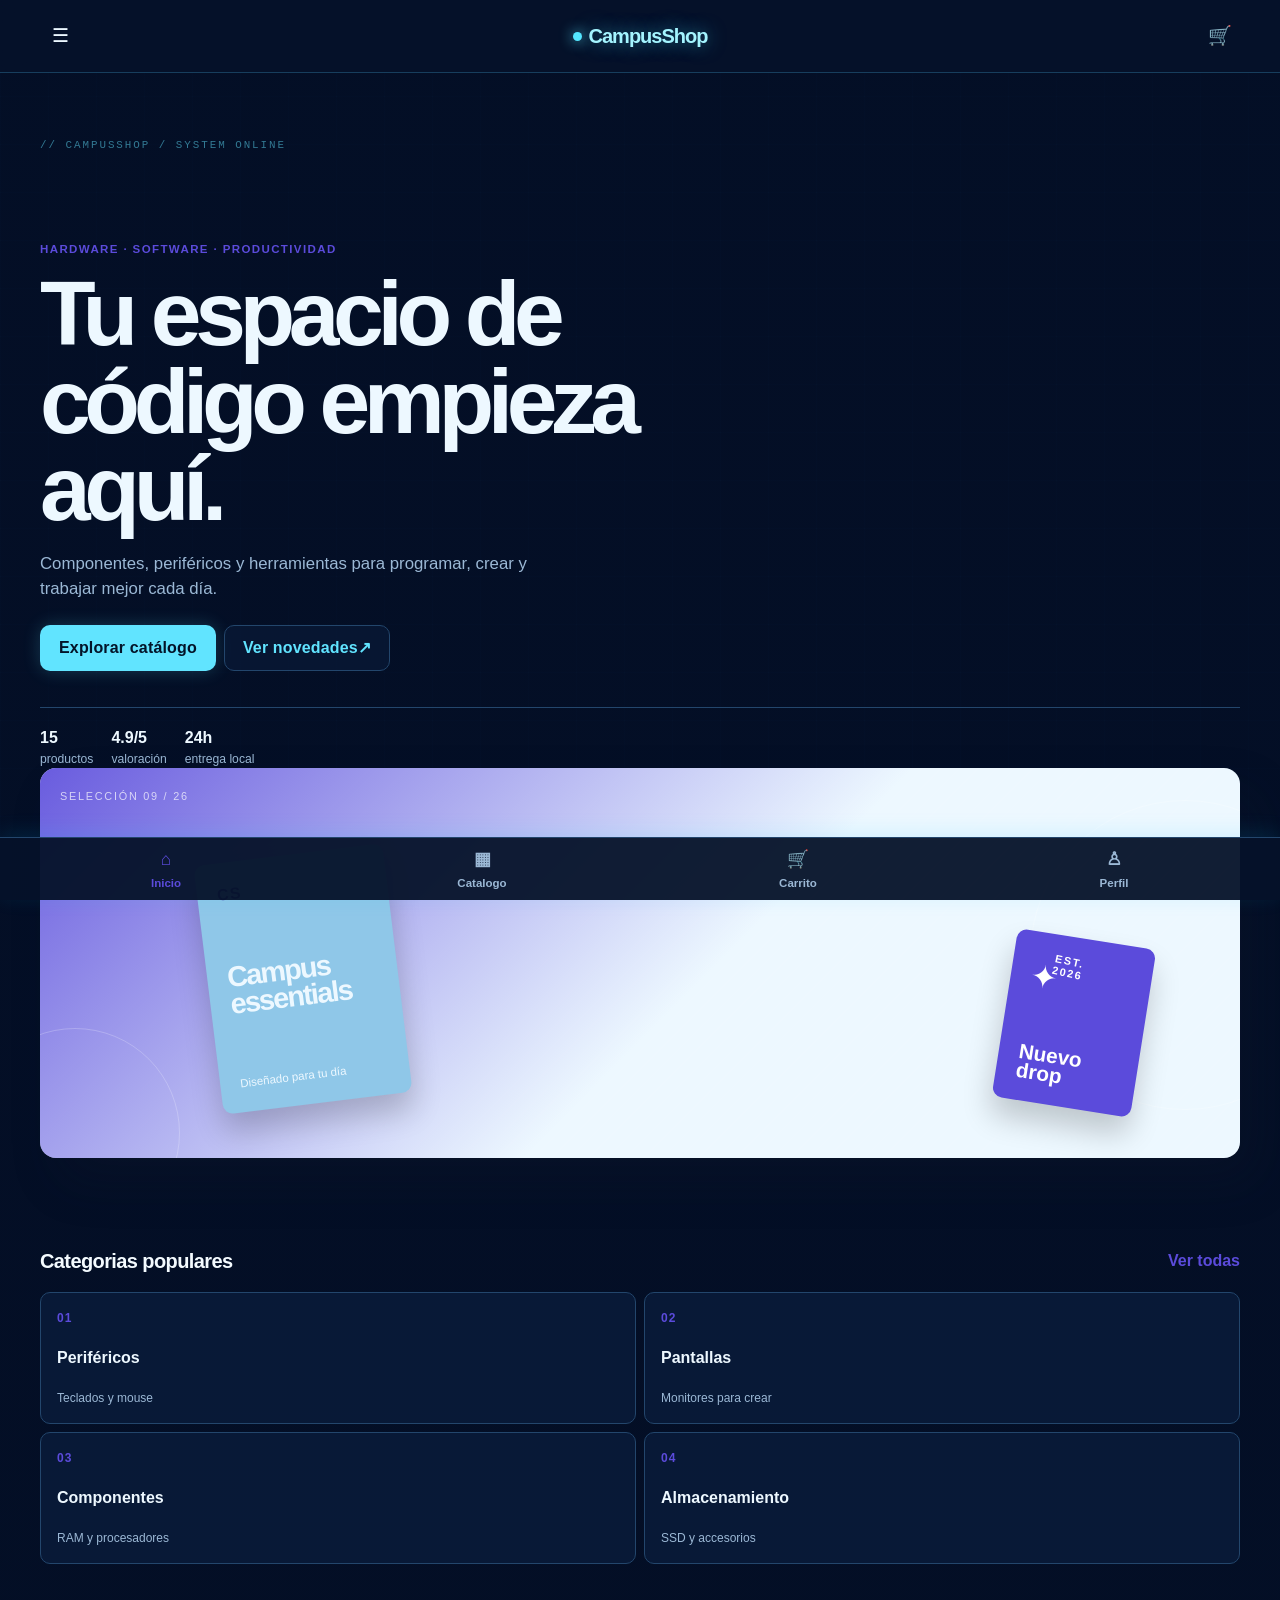
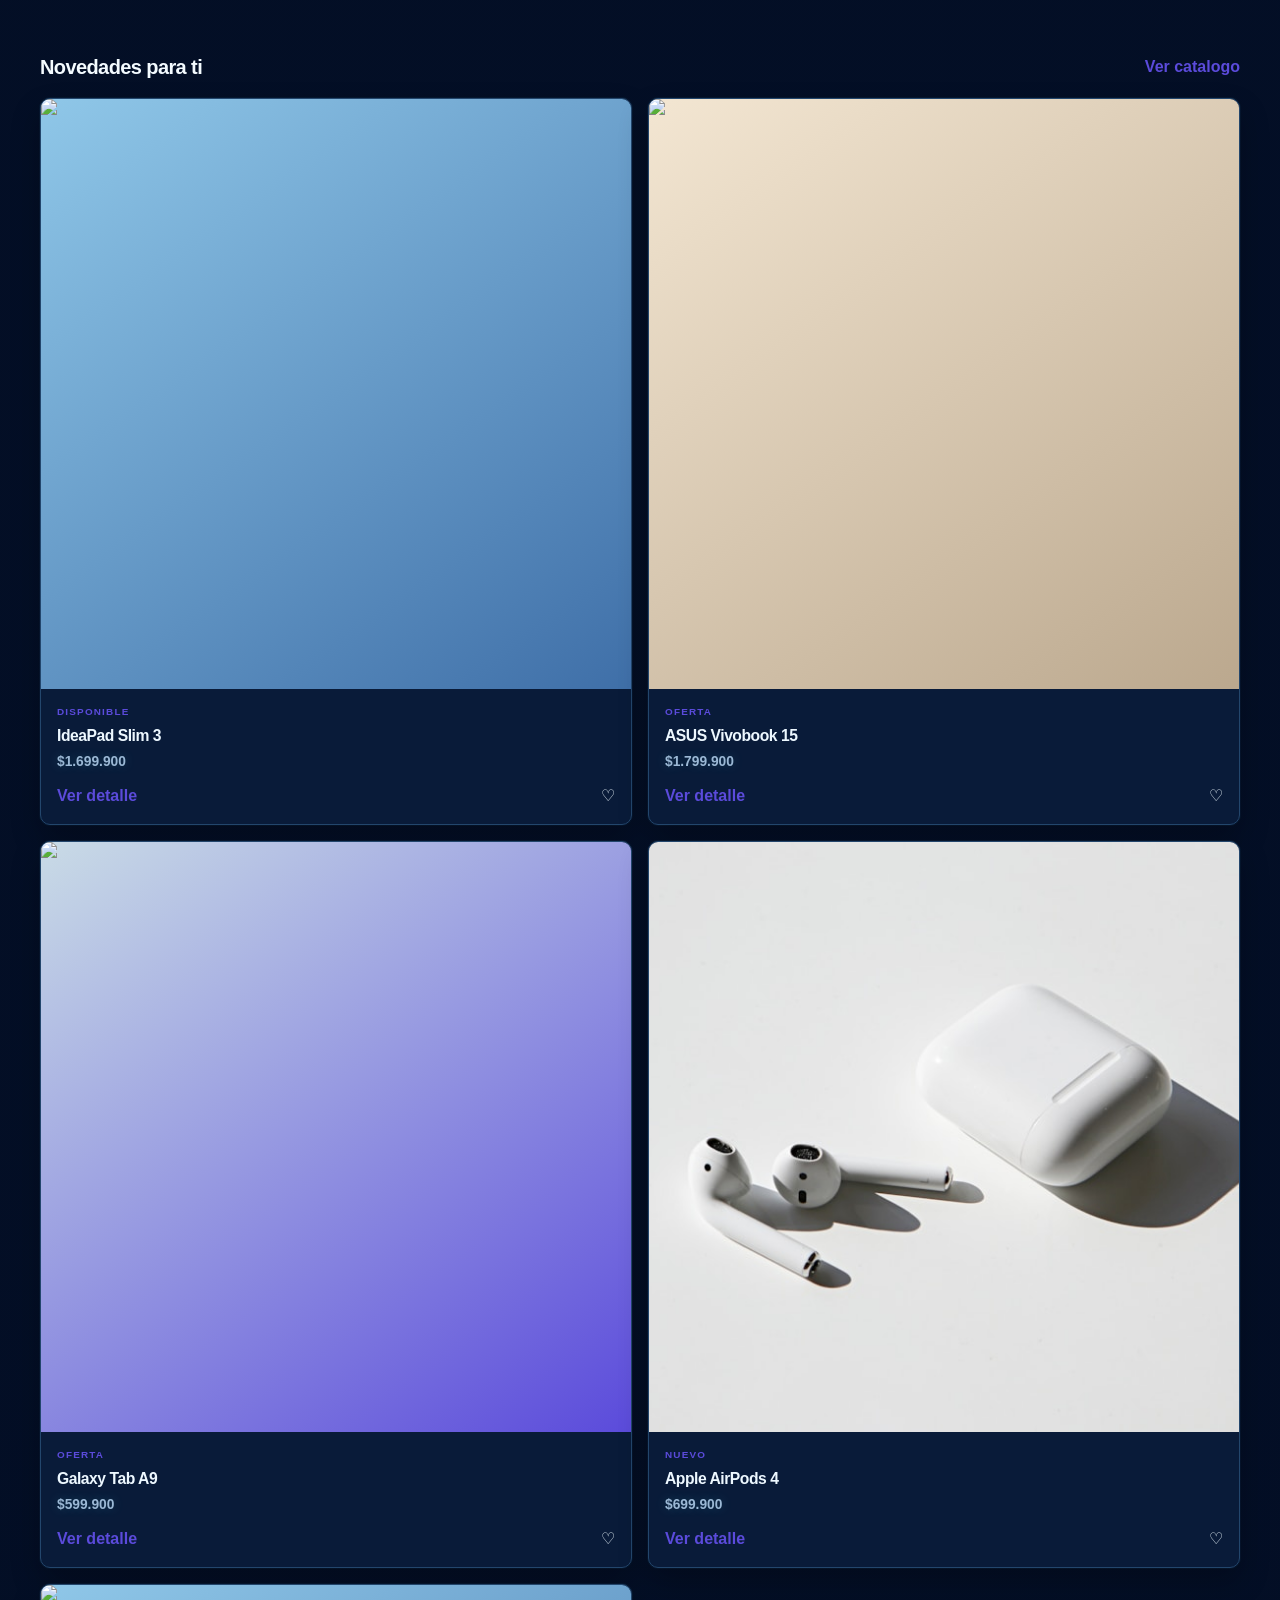
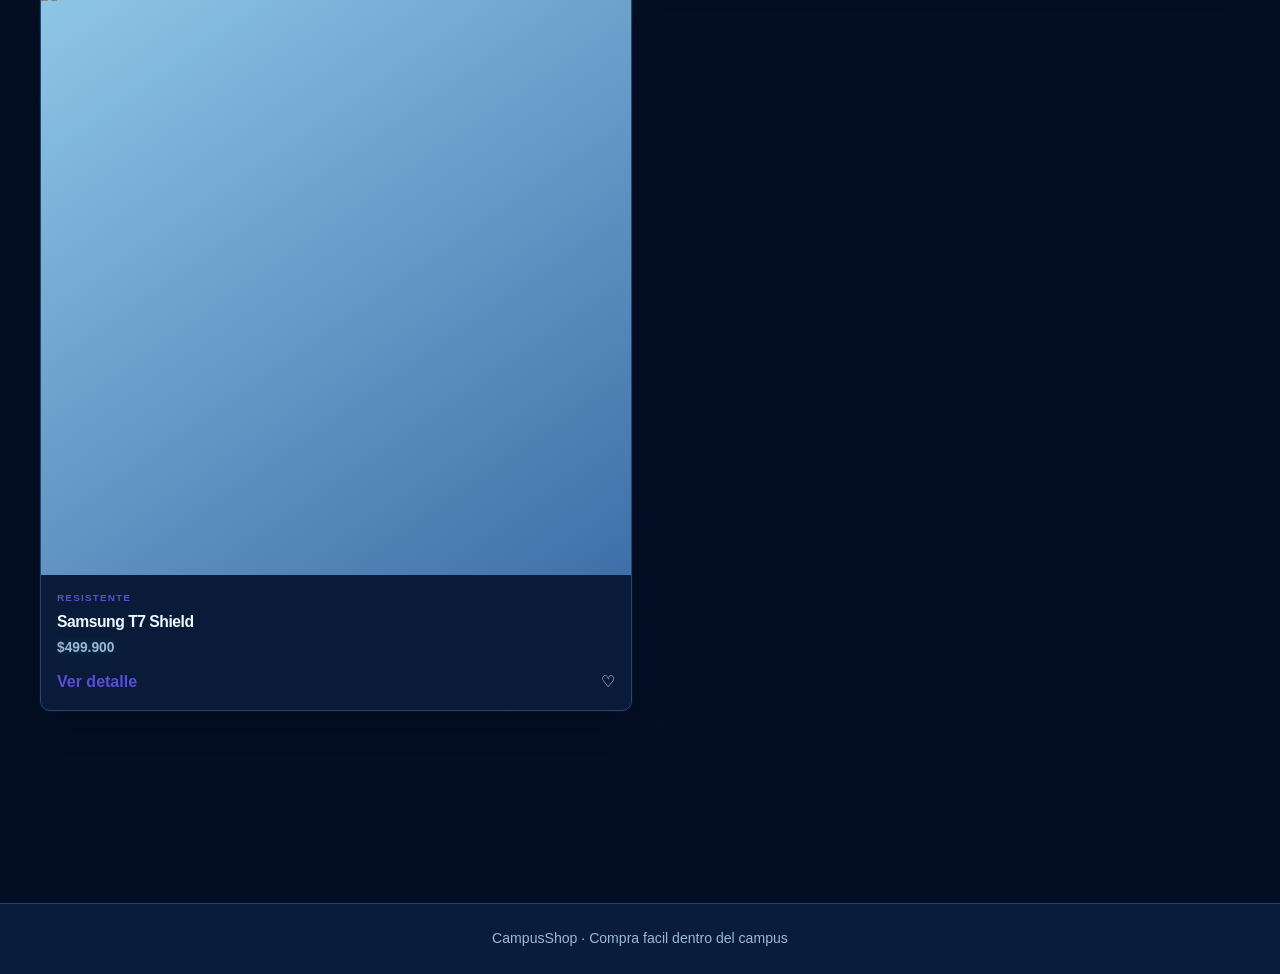
==== index.html @ fd0a7cb4 "feat: crear estructura base y página de inicio" ====
<!doctype html>
<html lang="es">
  <head>
    <meta charset="utf-8" />
    <meta name="viewport" content="width=device-width, initial-scale=1" />
    <meta
      name="description"
      content="CampusShop, tienda universitaria de productos seleccionados."
    />
    <title>CampusShop | Inicio</title>
    <link rel="stylesheet" href="css/base.css" />
    <link rel="stylesheet" href="css/layout.css" />
    <link rel="stylesheet" href="css/components.css" />
    <link rel="stylesheet" href="css/responsive.css" />
  </head>
  <body>
    <div class="site-shell">
      <header class="site-header">
        <div class="container header-inner">
          <button
            class="icon-button menu-trigger"
            type="button"
            aria-label="Abrir menu"
          >
            ☰
          </button>
          <a class="brand" href="index.html">CampusShop</a>
          <nav class="main-nav" aria-label="Navegacion principal">
            <a href="index.html" aria-current="page">Inicio</a
            ><a href="catalogo.html">Catalogo</a
            ><a href="historial.html">Pedidos</a
            ><a href="perfil.html">Perfil</a>
          </nav>
          <div class="header-actions">
            <a class="icon-button" href="carrito.html" aria-label="Ver carrito"
              >🛒</a
            >
          </div>
        </div>
      </header>
      <main class="page-main">
        <div class="container">
          <section class="hero section">
            <div class="hero-copy">
              <p class="eyebrow">Hardware · software · productividad</p>
              <h1>Tu espacio de código empieza aquí.</h1>
              <p class="hero-description">
                Componentes, periféricos y herramientas para programar, crear y
                trabajar mejor cada día.
              </p>
              <div class="hero-actions">
                <a class="button button-primary" href="catalogo.html"
                  >Explorar catálogo</a
                ><a class="button button-quiet" href="#featured-title"
                  >Ver novedades <span aria-hidden="true">↗</span></a
                >
              </div>
              <div class="hero-proof">
                <span><strong>15</strong> productos</span
                ><span><strong>4.9/5</strong> valoración</span
                ><span><strong>24h</strong> entrega local</span>
              </div>
            </div>
            <div
              class="hero-visual"
              aria-label="Selección visual de productos CampusShop"
            >
              <span class="visual-label">Selección 09 / 26</span>
              <div class="visual-orbit orbit-one"></div>
              <div class="visual-orbit orbit-two"></div>
              <div class="visual-tile tile-main">
                <span class="tile-mark">CS</span
                ><strong>Campus<br />essentials</strong
                ><small>Diseñado para tu día</small>
              </div>
              <div class="visual-tile tile-side">
                <span class="tile-icon">✦</span><strong>Nuevo<br />drop</strong>
              </div>
              <div class="visual-stamp">EST.<br />2026</div>
            </div>
          </section>
          <section class="section" aria-labelledby="category-title">
            <div class="section-heading">
              <h2 id="category-title">Categorias populares</h2>
              <a class="text-link" href="catalogo.html">Ver todas</a>
            </div>
            <div class="category-grid">
              <a class="category-card" href="catalogo.html"
                ><span class="category-icon">01</span
                ><strong>Periféricos</strong><small>Teclados y mouse</small></a
              ><a class="category-card" href="catalogo.html"
                ><span class="category-icon">02</span><strong>Pantallas</strong
                ><small>Monitores para crear</small></a
              ><a class="category-card" href="catalogo.html"
                ><span class="category-icon">03</span
                ><strong>Componentes</strong
                ><small>RAM y procesadores</small></a
              ><a class="category-card" href="catalogo.html"
                ><span class="category-icon">04</span
                ><strong>Almacenamiento</strong
                ><small>SSD y accesorios</small></a
              >
            </div>
          </section>
          <section class="section" aria-labelledby="featured-title">
            <div class="section-heading">
              <h2 id="featured-title">Novedades para ti</h2>
              <a class="text-link" href="catalogo.html">Ver catalogo</a>
            </div>
            <div class="product-grid">
              <!-- EDITA AQUI SOLO LA IMAGEN: cambia el archivo dentro de imagenes/. -->
              <article class="product-card">
                <img
                  class="product-card-image"
                  src="imagenes/ideapad-slim-3.jpg"
                  alt="Lenovo IdeaPad Slim 3"
                />
                <div class="product-card-body">
                  <span class="product-kicker">Disponible</span>
                  <h3>IdeaPad Slim 3</h3>
                  <p class="price">$1.699.900</p>
                  <div class="card-actions">
                    <a class="text-link" href="producto.html#ideapad"
                      >Ver detalle</a
                    ><span aria-label="Favorito">♡</span>
                  </div>
                </div>
              </article>
              <!-- EDITA AQUI SOLO LA IMAGEN: cambia el archivo dentro de imagenes/. -->
              <article class="product-card">
                <img
                  class="product-card-image"
                  src="imagenes/vivobook-15.jpg"
                  alt="ASUS Vivobook 15"
                />
                <div class="product-card-body">
                  <span class="product-kicker">Oferta</span>
                  <h3>ASUS Vivobook 15</h3>
                  <p class="price">$1.799.900</p>
                  <div class="card-actions">
                    <a class="text-link" href="producto.html#vivobook"
                      >Ver detalle</a
                    ><span aria-label="Favorito">♡</span>
                  </div>
                </div>
              </article>
              <!-- EDITA AQUI SOLO LA IMAGEN: cambia el archivo dentro de imagenes/. -->
              <article class="product-card">
                <img
                  class="product-card-image"
                  src="imagenes/galaxy-tab-a9.jpg"
                  alt="Samsung Galaxy Tab A9"
                />
                <div class="product-card-body">
                  <span class="product-kicker">Oferta</span>
                  <h3>Galaxy Tab A9</h3>
                  <p class="price">$599.900</p>
                  <div class="card-actions">
                    <a class="text-link" href="producto.html#taba9"
                      >Ver detalle</a
                    ><span aria-label="Favorito">♡</span>
                  </div>
                </div>
              </article>
              <!-- EDITA AQUI SOLO LA IMAGEN: cambia el archivo dentro de imagenes/. -->
              <article class="product-card">
                <img
                  class="product-card-image"
                  src="imagenes/airpods-4.jpg"
                  alt="Apple AirPods 4"
                />
                <div class="product-card-body">
                  <span class="product-kicker">Nuevo</span>
                  <h3>Apple AirPods 4</h3>
                  <p class="price">$699.900</p>
                  <div class="card-actions">
                    <a class="text-link" href="producto.html#airpods"
                      >Ver detalle</a
                    ><span aria-label="Favorito">♡</span>
                  </div>
                </div>
              </article>
              <!-- EDITA AQUI SOLO LA IMAGEN: cambia el archivo dentro de imagenes/. -->
              <article class="product-card">
                <img
                  class="product-card-image"
                  src="imagenes/samsung-t7-shield.jpg"
                  alt="Samsung T7 Shield"
                />
                <div class="product-card-body">
                  <span class="product-kicker">Resistente</span>
                  <h3>Samsung T7 Shield</h3>
                  <p class="price">$499.900</p>
                  <div class="card-actions">
                    <a class="text-link" href="producto.html#t7shield"
                      >Ver detalle</a
                    ><span aria-label="Favorito">♡</span>
                  </div>
                </div>
              </article>
            </div>
          </section>
        </div>
      </main>
      <footer class="site-footer">
        <div class="container">CampusShop · Compra facil dentro del campus</div>
      </footer>
      <nav class="bottom-nav" aria-label="Navegacion movil">
        <a href="index.html" aria-current="page"><span>⌂</span>Inicio</a
        ><a href="catalogo.html"><span>▦</span>Catalogo</a
        ><a href="carrito.html"><span>🛒</span>Carrito</a
        ><a href="perfil.html"><span>♙</span>Perfil</a>
      </nav>
    </div>
  </body>
</html>
---- css/base.css ----
:root {
  --primary: #5b4bdb;
  --primary-dark: #4033a3;
  --secondary: #3f6fa8;
  --accent: #8fc7e8;
  --background: #06122a;
  --surface: #0b1e3d;
  --surface-alt: #102b50;
  --text: #edf8ff;
  --text-secondary: #9bb8d5;
  --border: #23466c;
  --success: #267a5a;
  --warning: #9a6700;
  --error: #b42318;
  --neon: #61e4ff;
  --neon-soft: rgba(97, 228, 255, 0.14);
  --shadow-card:
    0 14px 30px rgba(0, 0, 0, 0.24), 0 0 0 1px rgba(74, 194, 255, 0.05);
  --radius-small: 6px;
  --radius-medium: 10px;
  --radius-large: 16px;
  --space-xs: 4px;
  --space-sm: 8px;
  --space-md: 16px;
  --space-lg: 24px;
  --space-xl: 32px;
  --container-width: 1200px;
  --font-family: "Segoe UI", Tahoma, Geneva, Verdana, sans-serif;
}
* {
  box-sizing: border-box;
}
::selection {
  color: #06122a;
  background: var(--neon);
}
html {
  scroll-behavior: smooth;
}
body {
  margin: 0;
  background:
    linear-gradient(rgba(3, 14, 37, 0.82), rgba(3, 14, 37, 0.94)),
    url("../imagenes/fondo-futurista.jpg") center / cover fixed,
    var(--background);
  color: var(--text);
  font-family: var(--font-family);
  line-height: 1.5;
}
body::before {
  content: "";
  position: fixed;
  inset: 0;
  pointer-events: none;
  opacity: 0.16;
  background-image:
    linear-gradient(rgba(97, 228, 255, 0.08) 1px, transparent 1px),
    linear-gradient(90deg, rgba(97, 228, 255, 0.08) 1px, transparent 1px);
  background-size: 48px 48px;
}
img {
  display: block;
  max-width: 100%;
}
a {
  color: inherit;
  text-decoration: none;
}
button,
input,
select {
  font: inherit;
}
button {
  cursor: pointer;
}
:focus-visible {
  outline: 3px solid var(--accent);
  outline-offset: 3px;
}
h1,
h2,
h3 {
  letter-spacing: -0.03em;
}
.visually-hidden {
  position: absolute;
  width: 1px;
  height: 1px;
  padding: 0;
  margin: -1px;
  overflow: hidden;
  clip: rect(0, 0, 0, 0);
  white-space: nowrap;
  border: 0;
}
---- css/layout.css ----
body {
  min-height: 100vh;
}
.site-shell {
  min-height: 100vh;
  display: flex;
  flex-direction: column;
}
.container {
  width: min(100% - 32px, var(--container-width));
  margin-inline: auto;
}
.site-header {
  background: rgba(6, 18, 42, 0.86);
  -webkit-backdrop-filter: blur(16px);
  backdrop-filter: blur(16px);
  border-bottom: 1px solid rgba(70, 178, 230, 0.28);
  position: sticky;
  top: 0;
  z-index: 10;
}
.header-inner {
  min-height: 72px;
  display: flex;
  align-items: center;
  justify-content: space-between;
  gap: var(--space-md);
}
.brand {
  color: #a4f4ff;
  font-size: 1.25rem;
  font-weight: 900;
  letter-spacing: -0.05em;
  text-shadow: 0 0 18px rgba(83, 231, 255, 0.5);
}
.brand::before {
  content: "";
  display: inline-block;
  width: 9px;
  height: 9px;
  margin: 0 7px 2px 0;
  background: #54e7ff;
  border-radius: 50%;
  box-shadow: 0 0 14px #54e7ff;
}
.main-nav {
  display: none;
  gap: var(--space-lg);
  color: var(--text-secondary);
  font-size: 0.92rem;
  font-weight: 700;
}
.main-nav a:hover,
.main-nav a[aria-current="page"] {
  color: var(--primary);
}
.header-actions {
  display: flex;
  align-items: center;
  gap: var(--space-sm);
}
.menu-trigger {
  display: none;
}
.icon-button {
  width: 40px;
  height: 40px;
  display: grid;
  place-items: center;
  color: var(--text);
  background: transparent;
  border: 1px solid transparent;
  border-radius: 50%;
  font-size: 1.2rem;
}
.icon-button:hover {
  background: var(--surface-alt);
  border-color: var(--border);
}
.page-main {
  flex: 1;
  padding-block: clamp(28px, 5vw, 64px) 104px;
  position: relative;
}
.page-main::before {
  content: "// CAMPUSSHOP / SYSTEM ONLINE";
  display: block;
  width: min(100% - 32px, var(--container-width));
  margin: 0 auto 18px;
  color: rgba(97, 228, 255, 0.5);
  font-family: Consolas, monospace;
  font-size: 0.68rem;
  letter-spacing: 0.18em;
}
.page-heading {
  margin-bottom: var(--space-lg);
}
.page-heading h1,
.page-heading h2 {
  margin: 0 0 var(--space-xs);
  color: #f4fbff;
  font-size: clamp(1.9rem, 5vw, 3.4rem);
  line-height: 1.02;
}
.page-heading p {
  margin: 0;
  color: var(--text-secondary);
}
.section {
  margin-block: clamp(40px, 7vw, 88px);
}
.section-heading {
  display: flex;
  align-items: center;
  justify-content: space-between;
  gap: var(--space-md);
  margin-bottom: var(--space-md);
}
.section-heading h2 {
  margin: 0;
  color: #f4fbff;
  font-size: 1.25rem;
}
.site-footer {
  padding: var(--space-lg) 0;
  color: var(--text-secondary);
  text-align: center;
  font-size: 0.88rem;
  border-top: 1px solid var(--border);
  background: rgba(11, 30, 61, 0.92);
}
.bottom-nav {
  position: fixed;
  bottom: 0;
  left: 0;
  right: 0;
  z-index: 20;
  display: grid;
  grid-template-columns: repeat(4, 1fr);
  padding: var(--space-sm);
  background: rgba(6, 18, 42, 0.95);
  border-top: 1px solid var(--border);
  box-shadow: 0 -4px 22px rgba(0, 190, 255, 0.12);
}
.bottom-nav a {
  display: grid;
  gap: 2px;
  justify-items: center;
  color: var(--text-secondary);
  font-size: 0.72rem;
  font-weight: 700;
}
.bottom-nav a[aria-current="page"] {
  color: var(--primary);
}
.bottom-nav span:first-child {
  font-size: 1.1rem;
}
---- css/components.css ----
.button {
  display: inline-flex;
  align-items: center;
  justify-content: center;
  min-height: 46px;
  padding: 10px 18px;
  border: 1px solid transparent;
  border-radius: var(--radius-medium);
  font-weight: 800;
  letter-spacing: 0.01em;
  transition:
    transform 0.2s ease,
    background 0.2s ease,
    box-shadow 0.2s ease;
}
.button:hover {
  transform: translateY(-1px);
  box-shadow: var(--shadow-card);
}
.button-primary {
  color: #031429;
  background: #61e4ff;
  box-shadow: 0 0 18px rgba(97, 228, 255, 0.2);
}
.button-primary:hover {
  color: white;
  background: var(--primary);
}
.button-secondary {
  color: var(--neon);
  background: var(--surface-alt);
  border-color: var(--border);
}
.button-danger {
  color: #fff;
  background: var(--error);
}
.text-link {
  color: var(--primary);
  font-weight: 800;
}
.eyebrow,
.product-kicker {
  color: var(--primary);
  font-size: 0.72rem;
  font-weight: 900;
  letter-spacing: 0.12em;
  text-transform: uppercase;
}
.hero-copy h1 {
  max-width: 700px;
  margin: 10px 0 18px;
  font-size: clamp(2.5rem, 10vw, 5.7rem);
  line-height: 0.96;
  letter-spacing: -0.07em;
}
.hero-description {
  max-width: 530px;
  color: var(--text-secondary);
  font-size: 1.05rem;
}
.hero-actions {
  display: flex;
  flex-wrap: wrap;
  gap: var(--space-sm);
  margin-top: var(--space-lg);
}
.button-quiet {
  color: var(--neon);
  background: rgba(11, 30, 61, 0.55);
  border-color: var(--border);
}
.hero-proof {
  display: flex;
  flex-wrap: wrap;
  gap: 18px;
  margin-top: 36px;
  padding-top: 18px;
  border-top: 1px solid var(--border);
  color: var(--text-secondary);
  font-size: 0.76rem;
}
.hero-proof strong {
  display: block;
  color: var(--text);
  font-size: 1rem;
}
.hero-visual {
  min-height: 390px;
  position: relative;
  overflow: hidden;
  background: var(--text);
  border-radius: var(--radius-large);
  box-shadow: 18px 24px 50px rgba(23, 32, 51, 0.16);
  isolation: isolate;
}
.hero-visual::before {
  content: "";
  position: absolute;
  inset: 0;
  background:
    linear-gradient(135deg, rgba(91, 75, 219, 0.9), transparent 55%),
    repeating-linear-gradient(
      135deg,
      rgba(255, 255, 255, 0.06) 0 1px,
      transparent 1px 13px
    );
  z-index: -1;
}
.visual-label {
  position: absolute;
  top: 20px;
  left: 20px;
  color: rgba(255, 255, 255, 0.7);
  font-size: 0.68rem;
  letter-spacing: 0.16em;
  text-transform: uppercase;
}
.visual-orbit {
  position: absolute;
  border: 1px solid rgba(255, 255, 255, 0.22);
  border-radius: 50%;
}
.orbit-one {
  width: 310px;
  height: 310px;
  right: -100px;
  top: 32px;
}
.orbit-two {
  width: 210px;
  height: 210px;
  left: -70px;
  bottom: -80px;
}
.visual-tile {
  position: absolute;
  display: flex;
  flex-direction: column;
  justify-content: space-between;
  padding: 20px;
  border-radius: var(--radius-medium);
  box-shadow: 0 18px 30px rgba(0, 0, 0, 0.2);
}
.tile-main {
  width: 190px;
  height: 250px;
  left: 14%;
  top: 22%;
  color: var(--text);
  background: var(--accent);
  transform: rotate(-7deg);
}
.tile-main strong {
  font-size: 1.8rem;
  line-height: 0.95;
  letter-spacing: -0.06em;
}
.tile-main small {
  font-size: 0.72rem;
}
.tile-mark {
  color: var(--primary-dark);
  font-weight: 900;
  letter-spacing: 0.08em;
}
.tile-side {
  width: 140px;
  height: 170px;
  right: 8%;
  bottom: 13%;
  color: white;
  background: var(--primary);
  transform: rotate(9deg);
}
.tile-side strong {
  font-size: 1.3rem;
  line-height: 0.95;
}
.tile-icon {
  font-size: 2rem;
}
.visual-stamp {
  position: absolute;
  top: 48%;
  right: 13%;
  color: white;
  font-size: 0.68rem;
  font-weight: 900;
  line-height: 1.1;
  letter-spacing: 0.15em;
  text-align: center;
  transform: rotate(12deg);
}
.search-bar {
  display: flex;
  align-items: center;
  gap: var(--space-sm);
  min-height: 48px;
  padding: 0 var(--space-md);
  background: rgba(11, 30, 61, 0.82);
  border: 1px solid var(--border);
  border-radius: var(--radius-medium);
  box-shadow: inset 0 0 20px rgba(97, 228, 255, 0.03);
}
.search-bar input {
  width: 100%;
  border: 0;
  outline: 0;
  color: var(--text);
  background: transparent;
}
.category-grid {
  display: grid;
  grid-template-columns: repeat(2, 1fr);
  gap: var(--space-sm);
}
.category-card {
  min-height: 132px;
  display: flex;
  flex-direction: column;
  justify-content: space-between;
  padding: var(--space-md);
  color: var(--text);
  text-align: left;
  background: rgba(11, 30, 61, 0.76);
  border: 1px solid var(--border);
  border-radius: var(--radius-medium);
  transition:
    transform 0.2s ease,
    border-color 0.2s ease;
}
.category-card:hover {
  transform: translateY(-4px);
  border-color: var(--primary);
}
.category-card small {
  color: var(--text-secondary);
  font-size: 0.75rem;
}
.category-icon {
  color: var(--primary);
  font-size: 0.75rem;
  font-weight: 900;
  letter-spacing: 0.08em;
}
.product-grid {
  display: grid;
  grid-template-columns: repeat(2, 1fr);
  gap: var(--space-md);
}
.product-card {
  overflow: hidden;
  display: flex;
  flex-direction: column;
  background: rgba(11, 30, 61, 0.88);
  border: 1px solid var(--border);
  border-radius: var(--radius-medium);
  box-shadow: var(--shadow-card);
  transition:
    transform 0.2s ease,
    box-shadow 0.2s ease;
}
.product-card:hover {
  transform: translateY(-5px);
  box-shadow: 0 14px 28px rgba(23, 32, 51, 0.12);
}
.product-card-image {
  aspect-ratio: 1 / 1;
  width: 100%;
  object-fit: cover;
  background: var(--surface-alt);
}
.product-card-visual {
  aspect-ratio: 1 / 1;
  display: flex;
  flex-direction: column;
  justify-content: space-between;
  padding: 16px;
  color: white;
  font-size: 0.72rem;
  letter-spacing: 0.12em;
}
.product-card-visual span {
  opacity: 0.7;
}
.product-card-visual b {
  font-size: 1.35rem;
  line-height: 0.95;
  letter-spacing: -0.04em;
}
.visual-brown {
  background: linear-gradient(145deg, #c3a58f, #58453c 55%, #1d252c);
}
.visual-cream {
  color: var(--text);
  background: linear-gradient(145deg, #f4ead8, #d9c7ac);
}
.visual-blue {
  background: linear-gradient(145deg, #a8c4d7, #3f6fa8 55%, #172033);
}
.product-kicker {
  font-size: 0.62rem;
}
.catalog-sections {
  display: grid;
  gap: clamp(48px, 8vw, 96px);
}
.catalog-section {
  scroll-margin-top: 100px;
}
.catalog-section .section-heading {
  align-items: end;
  margin-bottom: var(--space-lg);
}
.catalog-section .section-heading h2 {
  margin-top: 6px;
  font-size: clamp(1.45rem, 4vw, 2rem);
}
.product-hub .product-choice {
  display: none;
}
.product-hub .product-choice:first-of-type {
  display: grid;
}
.product-hub:has(.product-choice:target) .product-choice:first-of-type {
  display: none;
}
.product-hub .product-choice:target {
  display: grid !important;
  min-height: 420px;
}
.product-choice {
  grid-template-columns: minmax(0, 1fr) minmax(0, 0.9fr);
  align-items: start;
  gap: var(--space-xl);
}
.product-choice h1 {
  margin: var(--space-sm) 0;
  color: #f4fbff;
  font-size: clamp(1.8rem, 5vw, 3.6rem);
  line-height: 1;
}
.product-choice .button {
  margin-top: var(--space-lg);
}
.product-card-body {
  display: flex;
  flex: 1;
  flex-direction: column;
  gap: var(--space-xs);
  padding: var(--space-md);
}
.product-card h3 {
  margin: 0;
  font-size: 0.98rem;
}
.product-card p {
  margin: 0;
  color: var(--text-secondary);
  font-size: 0.86rem;
}
.price {
  color: #72eeff;
  font-weight: 900;
  text-shadow: 0 0 12px rgba(114, 238, 255, 0.2);
}
.badge {
  width: fit-content;
  padding: 3px 8px;
  border-radius: 99px;
  font-size: 0.72rem;
  font-weight: 800;
}
.badge-sale {
  color: var(--error);
  background: #fde9e7;
}
.badge-stock {
  color: var(--success);
  background: #e3f3ec;
}
.card-actions {
  display: flex;
  align-items: center;
  justify-content: space-between;
  gap: var(--space-sm);
  margin-top: auto;
  padding-top: var(--space-sm);
}
.filter-row {
  display: flex;
  gap: var(--space-sm);
  overflow-x: auto;
  padding-bottom: var(--space-sm);
}
.filter-row select {
  min-width: 110px;
  padding: 10px 12px;
  color: var(--text);
  background: var(--surface);
  border: 1px solid var(--border);
  border-radius: var(--radius-medium);
}
.form-grid {
  display: grid;
  gap: var(--space-md);
}
.field {
  display: grid;
  gap: var(--space-xs);
}
.field label {
  font-size: 0.88rem;
  font-weight: 800;
}
.field input,
.field select,
.field textarea {
  width: 100%;
  padding: 12px;
  color: var(--text);
  background: rgba(6, 18, 42, 0.72);
  border: 1px solid var(--border);
  border-radius: var(--radius-small);
}
.field textarea {
  min-height: 110px;
  resize: vertical;
}
.panel {
  padding: var(--space-lg);
  background: linear-gradient(
    145deg,
    rgba(16, 43, 80, 0.92),
    rgba(11, 30, 61, 0.86)
  );
  border: 1px solid var(--border);
  border-radius: var(--radius-large);
  box-shadow: var(--shadow-card);
}
.order-summary {
  background: linear-gradient(
    145deg,
    rgba(14, 59, 91, 0.9),
    rgba(11, 30, 61, 0.88)
  );
}
.summary-line {
  display: flex;
  justify-content: space-between;
  gap: var(--space-md);
  padding-block: var(--space-sm);
  color: var(--text-secondary);
}
.summary-line.total {
  margin-top: var(--space-sm);
  padding-top: var(--space-md);
  color: var(--text);
  border-top: 1px solid var(--border);
  font-size: 1.08rem;
  font-weight: 900;
}
.product-detail {
  display: grid;
  gap: var(--space-lg);
}
.product-hero-image {
  width: 100%;
  aspect-ratio: 1 / 1;
  object-fit: cover;
  background: var(--surface-alt);
  border-radius: var(--radius-large);
}
.product-detail h1 {
  margin: 0;
  font-size: clamp(1.6rem, 7vw, 2.4rem);
  line-height: 1.1;
}
.tag-list {
  display: flex;
  flex-wrap: wrap;
  gap: var(--space-sm);
  margin-block: var(--space-md);
}
.tag {
  padding: 5px 10px;
  color: var(--secondary);
  background: var(--surface-alt);
  border-radius: 99px;
  font-size: 0.8rem;
  font-weight: 800;
}
.quantity {
  display: inline-flex;
  align-items: center;
  gap: var(--space-sm);
  color: var(--text-secondary);
  font-size: 0.78rem;
  font-weight: 800;
}
.quantity select {
  min-width: 58px;
  padding: 7px 8px;
  color: var(--text);
  background: var(--surface-alt);
  border: 1px solid var(--border);
  border-radius: var(--radius-small);
}
.quantity button {
  width: 32px;
  height: 32px;
  border: 1px solid var(--border);
  border-radius: 50%;
  background: var(--surface-alt);
}
.cart-list {
  display: grid;
  gap: var(--space-md);
}
.cart-item {
  display: grid;
  grid-template-columns: 88px 1fr;
  gap: var(--space-md);
  padding: var(--space-md);
  background: var(--surface);
  border: 1px solid var(--border);
  border-radius: var(--radius-medium);
  box-shadow: var(--shadow-card);
}
.cart-item img {
  width: 88px;
  height: 88px;
  object-fit: cover;
  border-radius: var(--radius-small);
  background: var(--surface-alt);
}
.cart-item h3 {
  margin: 0 0 var(--space-xs);
  font-size: 1rem;
}
.cart-item p {
  margin: 0 0 var(--space-sm);
  color: var(--text-secondary);
  font-size: 0.84rem;
}
.profile-header {
  display: grid;
  justify-items: center;
  gap: var(--space-sm);
  text-align: center;
}
.avatar {
  width: 112px;
  height: 112px;
  object-fit: cover;
  border: 4px solid var(--accent);
  border-radius: 50%;
  background: var(--surface-alt);
}
.profile-actions {
  display: grid;
  grid-template-columns: repeat(2, 1fr);
  gap: var(--space-md);
}
.profile-action {
  min-height: 120px;
  display: flex;
  flex-direction: column;
  justify-content: space-between;
  padding: var(--space-md);
  color: var(--text);
  background: var(--surface);
  border: 1px solid var(--border);
  border-radius: var(--radius-medium);
  box-shadow: var(--shadow-card);
}
.profile-action strong {
  font-size: 1.05rem;
}
.profile-action .action-icon {
  color: var(--primary);
  font-size: 1.6rem;
}
.profile-action.danger {
  color: var(--error);
}
.empty-state {
  max-width: 520px;
  margin: 48px auto;
  text-align: center;
}
.empty-state img {
  width: min(100%, 280px);
  margin: 0 auto var(--space-lg);
}
.empty-state h1 {
  margin-bottom: var(--space-sm);
}
.order-card {
  display: grid;
  gap: var(--space-md);
  padding: var(--space-lg);
  background: var(--surface);
  border: 1px solid var(--border);
  border-radius: var(--radius-medium);
  box-shadow: var(--shadow-card);
}
.order-card header {
  display: flex;
  flex-wrap: wrap;
  justify-content: space-between;
  gap: var(--space-sm);
}
.status {
  color: var(--success);
  font-weight: 800;
}
.payment-options {
  display: grid;
  grid-template-columns: repeat(3, 1fr);
  gap: var(--space-sm);
}
.payment-option {
  padding: var(--space-md) var(--space-sm);
  text-align: center;
  color: var(--text-secondary);
  background: var(--surface);
  border: 1px solid var(--border);
  border-radius: var(--radius-medium);
}
.payment-option.selected {
  color: var(--primary-dark);
  border: 2px solid var(--primary);
  background: var(--surface-alt);
}
.product-card-image {
  font-size: 0;
  background: linear-gradient(145deg, var(--accent), var(--secondary));
}
.product-card:nth-child(2n) .product-card-image {
  background: linear-gradient(145deg, #f3e6d2, #bba88e);
}
.product-card:nth-child(3n) .product-card-image {
  background: linear-gradient(145deg, #c9dbe6, var(--primary));
}
.cart-item img {
  font-size: 0;
  background: linear-gradient(145deg, var(--accent), var(--secondary));
}
.cart-item:nth-child(2n) img {
  background: linear-gradient(145deg, #f3e6d2, #bba88e);
}
.avatar {
  font-size: 0;
  background: linear-gradient(145deg, var(--accent), var(--primary));
}
.avatar-initials {
  display: grid;
  place-items: center;
  color: white;
  font-size: 1.8rem;
  font-weight: 900;
  letter-spacing: 0.04em;
}
.product-detail-visual {
  min-height: 420px;
  display: flex;
  flex-direction: column;
  justify-content: space-between;
  padding: clamp(24px, 6vw, 56px);
  color: white;
  background: linear-gradient(145deg, var(--primary), var(--text) 78%);
  border-radius: var(--radius-large);
  box-shadow: 18px 24px 40px rgba(23, 32, 51, 0.14);
}
.product-detail-visual span {
  color: var(--accent);
  font-size: 0.75rem;
  font-weight: 900;
  letter-spacing: 0.15em;
}
.product-detail-visual strong {
  font-size: clamp(2.5rem, 9vw, 5.5rem);
  line-height: 0.85;
  letter-spacing: -0.08em;
}
.product-detail-visual small {
  color: rgba(255, 255, 255, 0.7);
  letter-spacing: 0.12em;
  text-transform: uppercase;
}
.empty-illustration {
  width: min(100%, 360px);
  aspect-ratio: 1.35;
  display: grid;
  place-items: center;
  margin: 0 auto var(--space-lg);
  color: var(--primary);
  background:
    repeating-linear-gradient(
      135deg,
      transparent 0 13px,
      rgba(91, 75, 219, 0.1) 13px 14px
    ),
    var(--surface-alt);
  border: 1px solid var(--border);
  border-radius: var(--radius-large);
}
.empty-illustration span {
  font-size: 6rem;
  font-weight: 200;
}
.empty-state img {
  height: 220px;
  font-size: 0;
  object-fit: none;
  background:
    repeating-linear-gradient(
      135deg,
      transparent 0 12px,
      rgba(91, 75, 219, 0.09) 12px 13px
    ),
    var(--surface-alt);
  border-radius: var(--radius-large);
}
.product-detail > div:first-child:has(.product-hero-image) {
  overflow: hidden;
  border-radius: var(--radius-large);
}
.product-detail > div:first-child .product-hero-image {
  font-size: 0;
  background: linear-gradient(145deg, var(--accent), var(--primary-dark));
}
.cart-item {
  grid-template-columns: 88px 1fr;
}
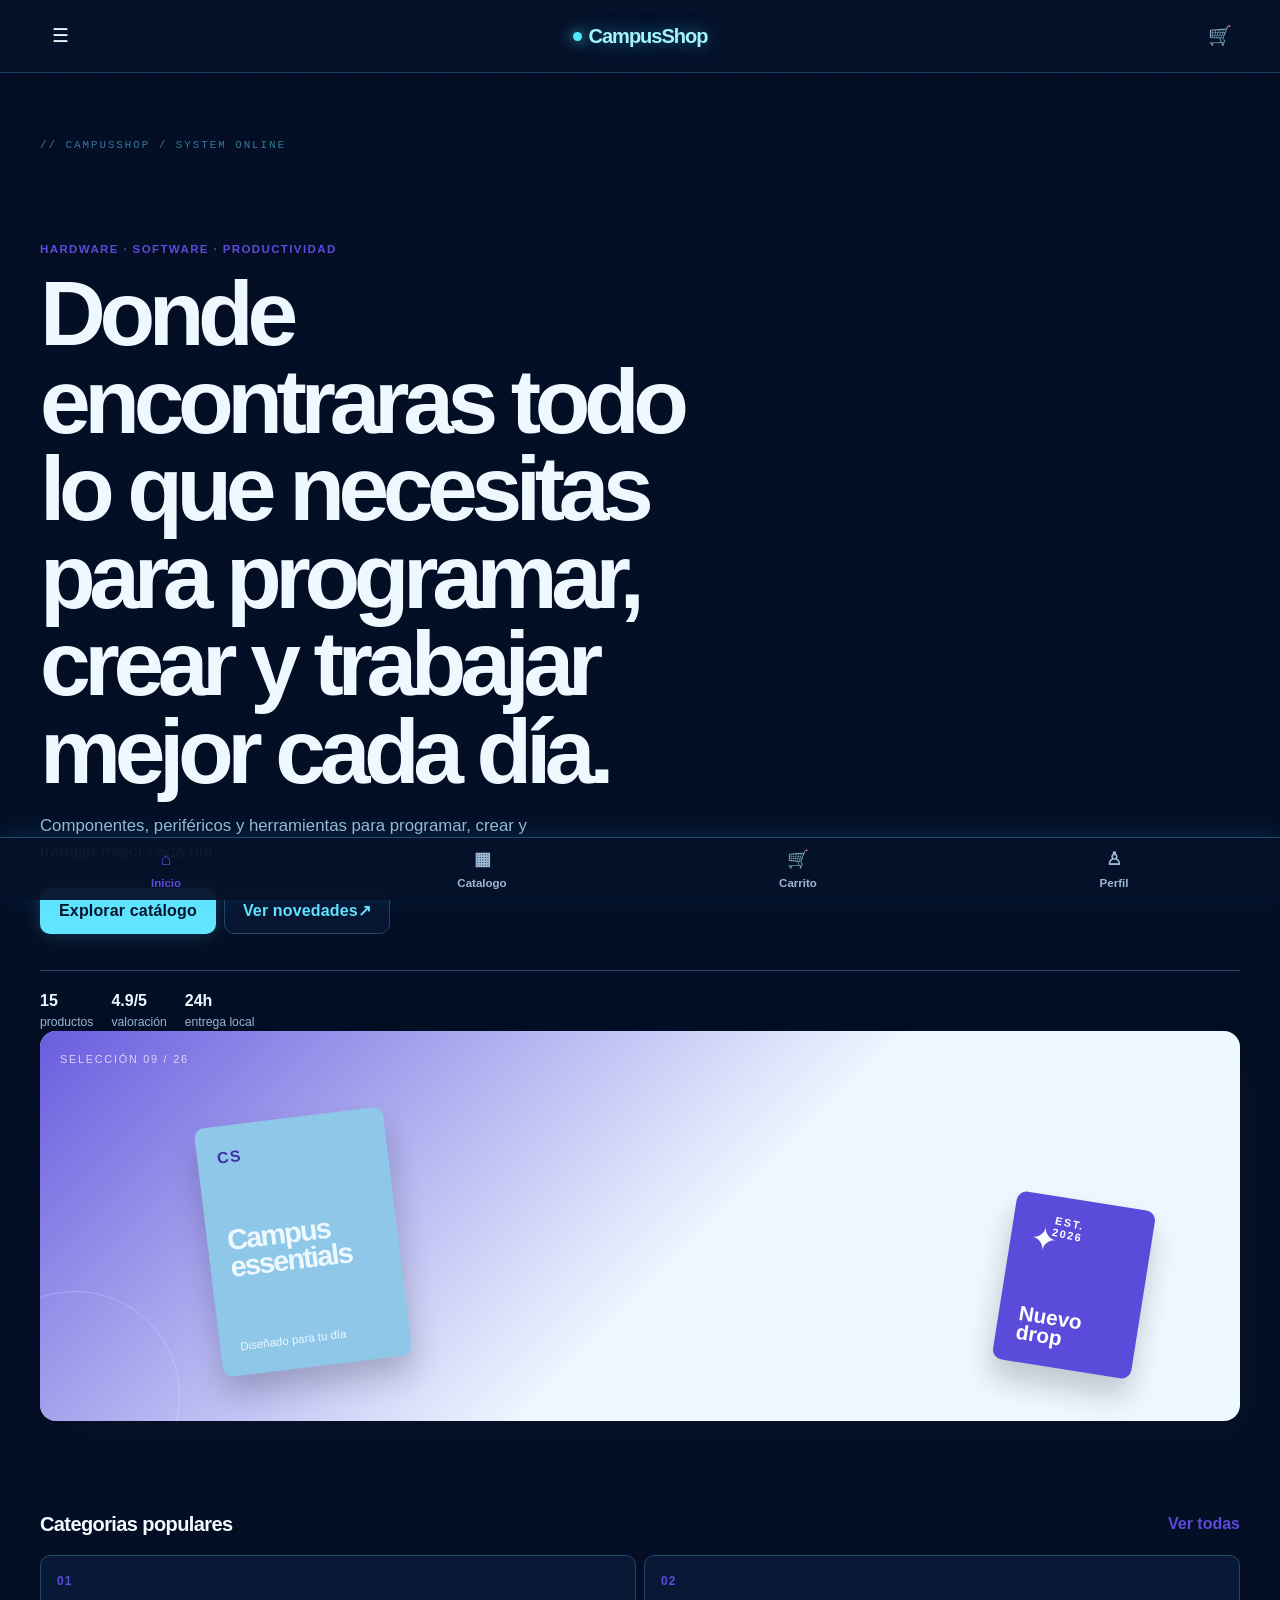
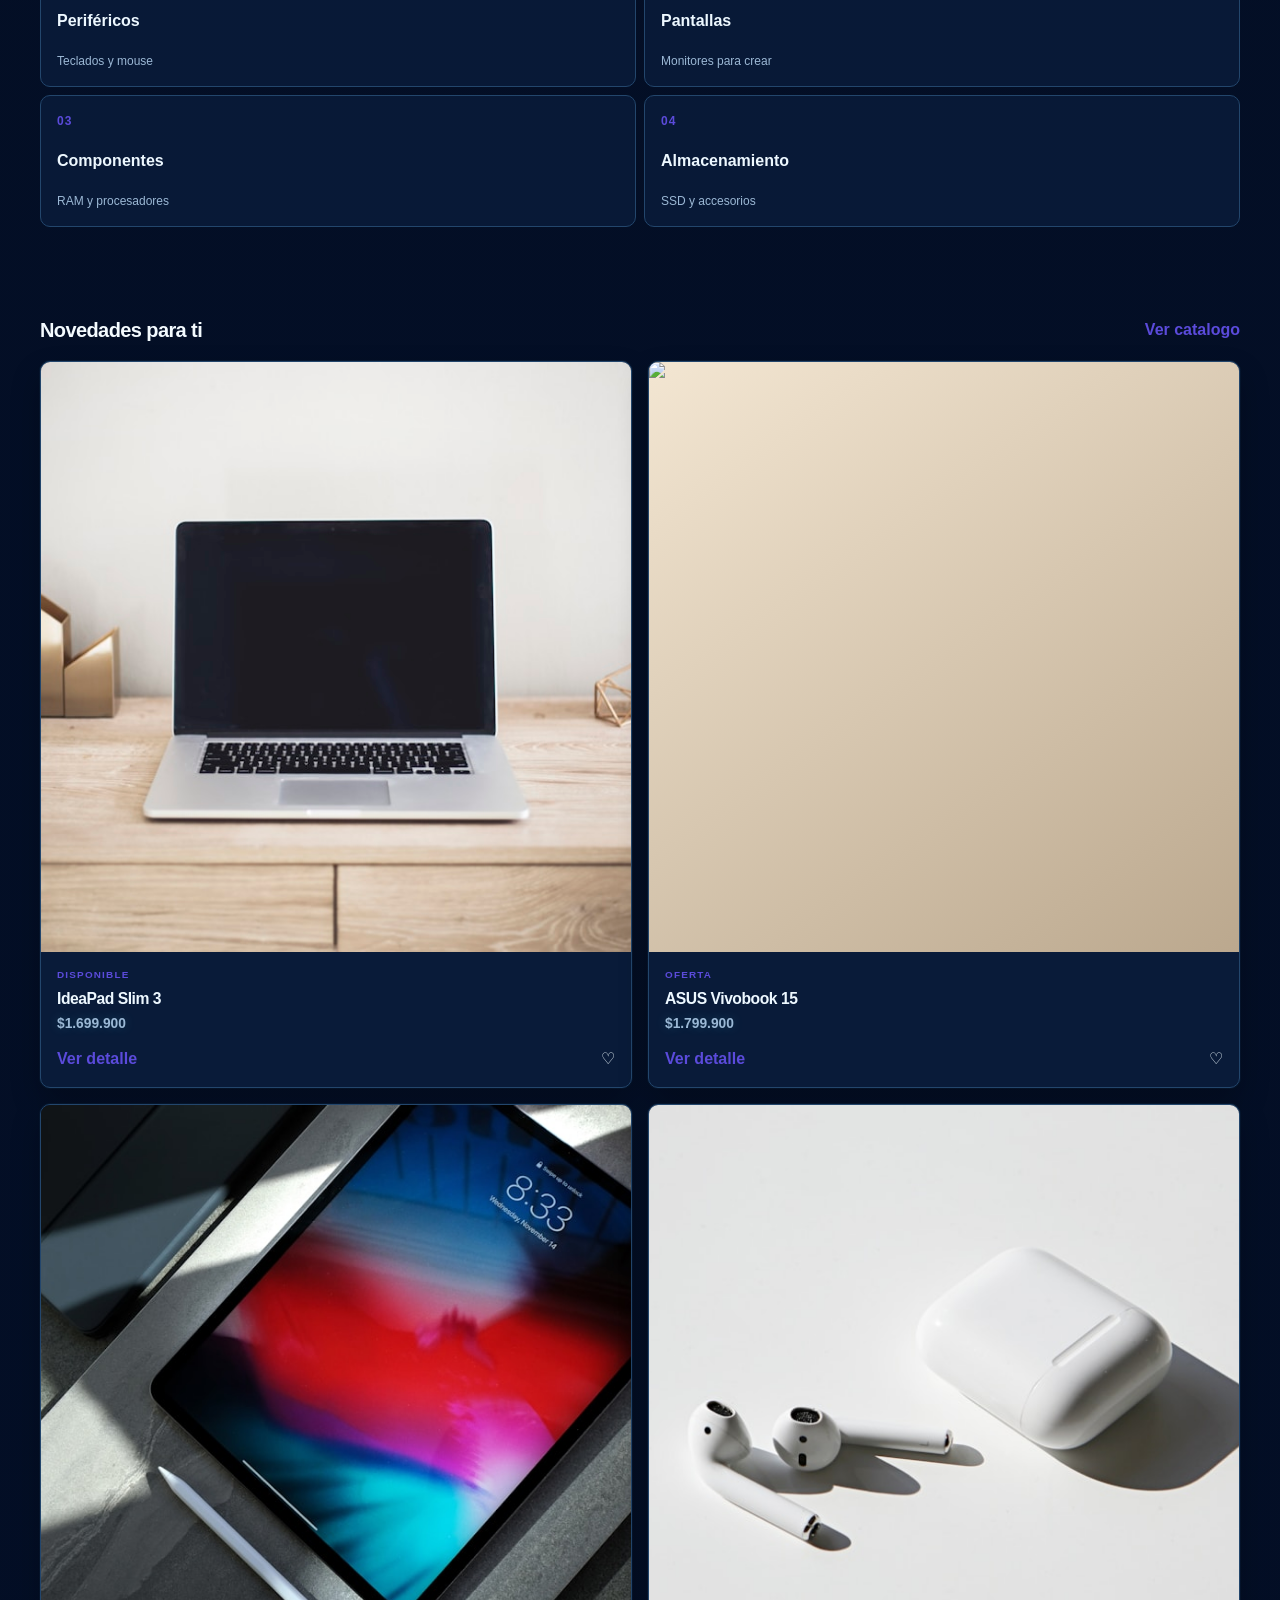
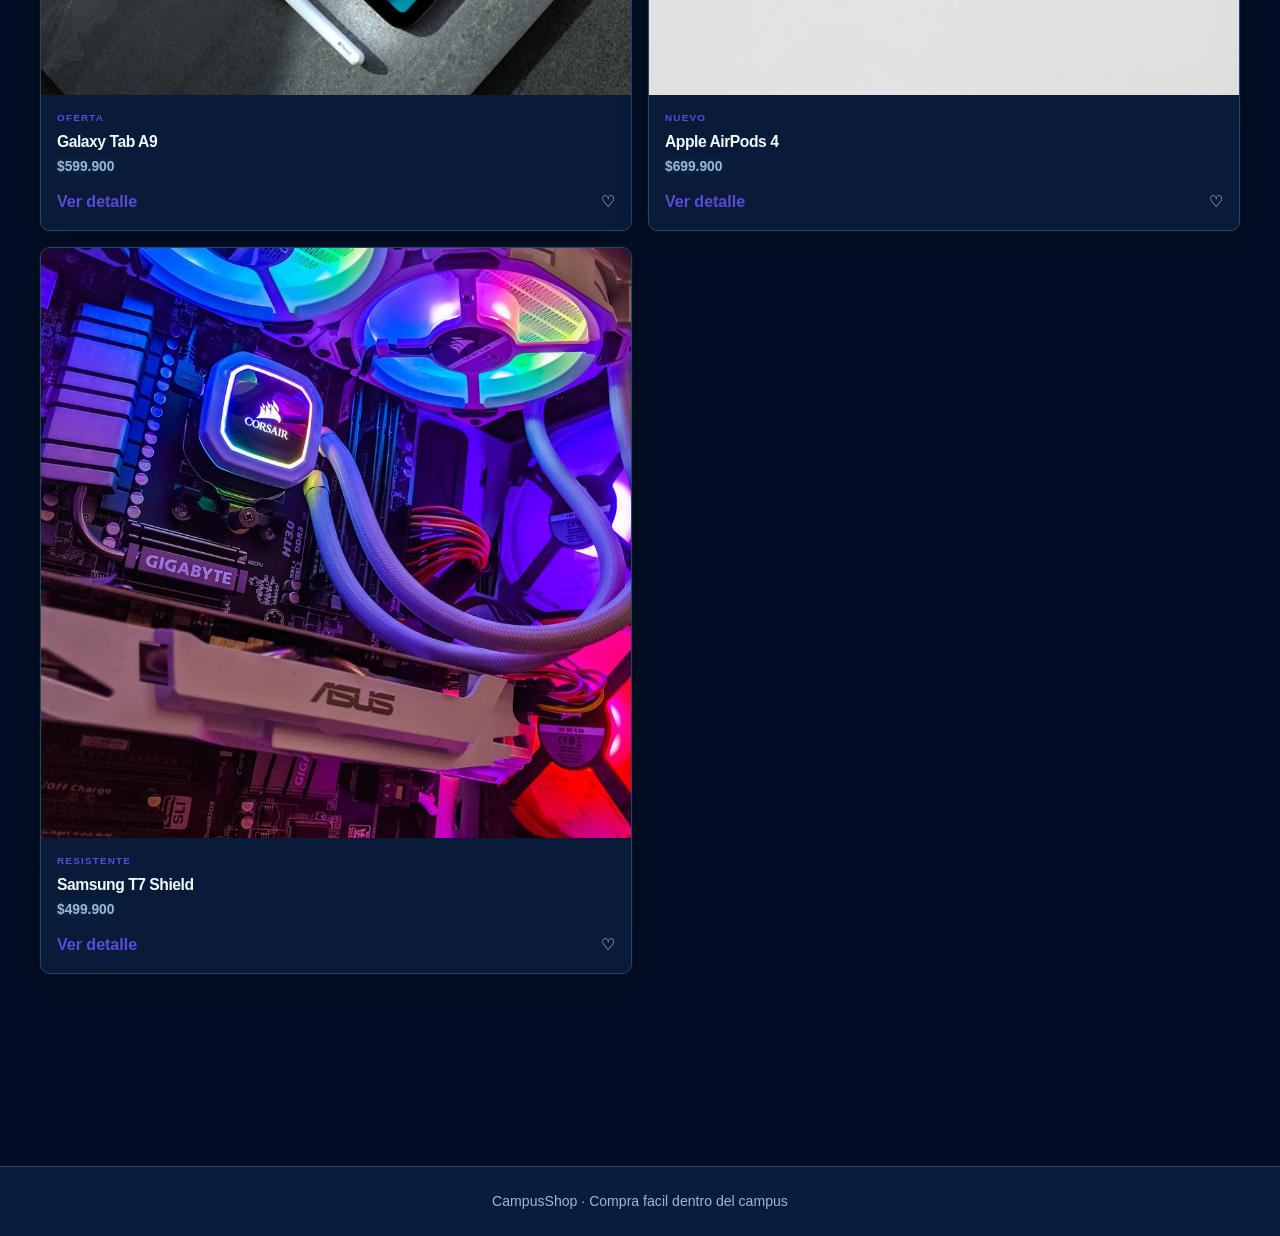
==== commit 39d9e125: "feat: modificamos el carrito y el index" ====
--- a/index.html
+++ b/index.html
@@ -17,13 +17,20 @@
     <div class="site-shell">
       <header class="site-header">
         <div class="container header-inner">
-          <button
-            class="icon-button menu-trigger"
-            type="button"
-            aria-label="Abrir menu"
-          >
-            ☰
-          </button>
+          <details class="category-menu-container">
+            <summary class="icon-button menu-trigger" aria-label="Abrir menu">
+              ☰
+            </summary>
+          <nav class="category-menu" aria-label="Categorias del catalogo">
+            <p class="category-menu-title">Explorar categorias</p>
+            <a href="catalogo.html#laptops">Laptops <span>01</span></a>
+            <a href="catalogo.html#tablet">Tablets <span>02</span></a>
+            <a href="catalogo.html#audio">Audio <span>03</span></a>
+            <a href="catalogo.html#perifericos">Perifericos <span>04</span></a>
+            <a href="catalogo.html#almacenamiento">Almacenamiento <span>05</span></a>
+            <a href="carrito.html">Carrito <span>🛒</span></a>
+          </nav>
+          </details>
           <a class="brand" href="index.html">CampusShop</a>
           <nav class="main-nav" aria-label="Navegacion principal">
             <a href="index.html" aria-current="page">Inicio</a
@@ -43,7 +50,7 @@
           <section class="hero section">
             <div class="hero-copy">
               <p class="eyebrow">Hardware · software · productividad</p>
-              <h1>Tu espacio de código empieza aquí.</h1>
+              <h1>Donde encontraras todo lo que necesitas para programar, crear y trabajar mejor cada día.</h1>
               <p class="hero-description">
                 Componentes, periféricos y herramientas para programar, crear y
                 trabajar mejor cada día.
@@ -112,7 +119,7 @@
               <article class="product-card">
                 <img
                   class="product-card-image"
-                  src="imagenes/ideapad-slim-3.jpg"
+                  src="/imagenes/ideapad-slim-3 (1).jpg"
                   alt="Lenovo IdeaPad Slim 3"
                 />
                 <div class="product-card-body">
@@ -130,7 +137,7 @@
               <article class="product-card">
                 <img
                   class="product-card-image"
-                  src="imagenes/vivobook-15.jpg"
+                  src="/imagenes/asus-vivobook-15 (1).jpg"
                   alt="ASUS Vivobook 15"
                 />
                 <div class="product-card-body">
@@ -148,7 +155,7 @@
               <article class="product-card">
                 <img
                   class="product-card-image"
-                  src="imagenes/galaxy-tab-a9.jpg"
+                  src="imagenes/galaxy-tab-a9 (1).jpg"
                   alt="Samsung Galaxy Tab A9"
                 />
                 <div class="product-card-body">
@@ -184,7 +191,7 @@
               <article class="product-card">
                 <img
                   class="product-card-image"
-                  src="imagenes/samsung-t7-shield.jpg"
+                  src="imagenes/samsung-t7-shield (1).jpg"
                   alt="Samsung T7 Shield"
                 />
                 <div class="product-card-body">
--- a/css/layout.css
+++ b/css/layout.css
@@ -60,7 +60,56 @@
   gap: var(--space-sm);
 }
 .menu-trigger {
+  display: grid;
+  flex: 0 0 auto;
+}
+.category-menu-container {
+  flex: 0 0 auto;
+}
+.category-menu-container summary {
+  list-style: none;
+}
+.category-menu-container summary::-webkit-details-marker {
   display: none;
+}
+.category-menu {
+  position: absolute;
+  top: calc(100% + 10px);
+  left: max(16px, calc((100vw - var(--container-width)) / 2));
+  z-index: 30;
+  width: min(280px, calc(100vw - 32px));
+  padding: 14px;
+  background: rgba(11, 30, 61, 0.98);
+  border: 1px solid var(--border);
+  border-radius: var(--radius-medium);
+  box-shadow: var(--shadow-card);
+}
+.category-menu-title {
+  margin: 0 0 8px;
+  color: var(--text-secondary);
+  font-size: 0.68rem;
+  font-weight: 900;
+  letter-spacing: 0.12em;
+  text-transform: uppercase;
+}
+.category-menu a {
+  display: flex;
+  align-items: center;
+  justify-content: space-between;
+  padding: 10px 8px;
+  color: var(--text);
+  border-radius: var(--radius-small);
+  font-weight: 700;
+}
+.category-menu a:hover,
+.category-menu a:focus-visible {
+  color: var(--neon);
+  background: var(--surface-alt);
+}
+.category-menu a span {
+  color: var(--primary);
+  font-size: 0.7rem;
+  letter-spacing: 0.08em;
 }
 .icon-button {
   width: 40px;
--- a/css/components.css
+++ b/css/components.css
@@ -544,6 +544,73 @@
   color: var(--text-secondary);
   font-size: 0.84rem;
 }
+.remove-item-toggle {
+  position: absolute;
+  width: 1px;
+  height: 1px;
+  opacity: 0;
+}
+.remove-item {
+  display: inline-flex;
+  width: fit-content;
+  margin-top: var(--space-sm);
+  padding: 6px 10px;
+  color: #ff9d99;
+  border: 1px solid rgba(255, 157, 153, 0.45);
+  border-radius: var(--radius-small);
+  cursor: pointer;
+  font-size: 0.76rem;
+  font-weight: 800;
+}
+.remove-item:hover,
+.remove-item:focus-within {
+  color: #fff;
+  background: var(--error);
+  border-color: var(--error);
+}
+.cart-item:has(.remove-item-toggle:checked) {
+  display: none;
+}
+.cart-count,
+.cart-total-state {
+  display: none;
+}
+.cart-count-three,
+.cart-total-all {
+  display: inline;
+}
+.site-shell:has(#remove-ideapad:checked) .cart-count-three,
+.site-shell:has(#remove-airpods:checked) .cart-count-three,
+.site-shell:has(#remove-t7shield:checked) .cart-count-three {
+  display: none;
+}
+.site-shell:has(#remove-ideapad:checked):not(:has(#remove-airpods:checked)):not(:has(#remove-t7shield:checked)) .cart-count-two,
+.site-shell:has(#remove-airpods:checked):not(:has(#remove-ideapad:checked)):not(:has(#remove-t7shield:checked)) .cart-count-two,
+.site-shell:has(#remove-t7shield:checked):not(:has(#remove-ideapad:checked)):not(:has(#remove-airpods:checked)) .cart-count-two {
+  display: inline;
+}
+.site-shell:has(#remove-ideapad:checked):has(#remove-airpods:checked):not(:has(#remove-t7shield:checked)) .cart-count-one,
+.site-shell:has(#remove-ideapad:checked):has(#remove-t7shield:checked):not(:has(#remove-airpods:checked)) .cart-count-one,
+.site-shell:has(#remove-airpods:checked):has(#remove-t7shield:checked):not(:has(#remove-ideapad:checked)) .cart-count-one {
+  display: inline;
+}
+.site-shell:has(#remove-ideapad:checked):has(#remove-airpods:checked):has(#remove-t7shield:checked) .cart-count-zero {
+  display: inline;
+}
+.site-shell:has(#remove-ideapad:checked) .cart-total-all,
+.site-shell:has(#remove-airpods:checked) .cart-total-all,
+.site-shell:has(#remove-t7shield:checked) .cart-total-all {
+  display: none;
+}
+.site-shell:has(#remove-ideapad:checked):not(:has(#remove-airpods:checked)):not(:has(#remove-t7shield:checked)) .cart-total-no-ideapad,
+.site-shell:has(#remove-airpods:checked):not(:has(#remove-ideapad:checked)):not(:has(#remove-t7shield:checked)) .cart-total-no-airpods,
+.site-shell:has(#remove-t7shield:checked):not(:has(#remove-ideapad:checked)):not(:has(#remove-airpods:checked)) .cart-total-no-t7shield,
+.site-shell:has(#remove-ideapad:checked):has(#remove-airpods:checked):not(:has(#remove-t7shield:checked)) .cart-total-one-t7shield,
+.site-shell:has(#remove-ideapad:checked):has(#remove-t7shield:checked):not(:has(#remove-airpods:checked)) .cart-total-one-airpods,
+.site-shell:has(#remove-airpods:checked):has(#remove-t7shield:checked):not(:has(#remove-ideapad:checked)) .cart-total-one-ideapad,
+.site-shell:has(#remove-ideapad:checked):has(#remove-airpods:checked):has(#remove-t7shield:checked) .cart-total-empty {
+  display: block;
+}
 .profile-header {
   display: grid;
   justify-items: center;
@@ -622,6 +689,9 @@
   gap: var(--space-sm);
 }
 .payment-option {
+  display: grid;
+  justify-items: center;
+  gap: 6px;
   padding: var(--space-md) var(--space-sm);
   text-align: center;
   color: var(--text-secondary);
@@ -633,6 +703,65 @@
   color: var(--primary-dark);
   border: 2px solid var(--primary);
   background: var(--surface-alt);
+}
+.payment-option small {
+  font-size: 0.76rem;
+  font-weight: 800;
+}
+.payment-mark {
+  display: grid;
+  place-items: center;
+  min-height: 38px;
+  color: rgba(237, 248, 255, 0.72);
+  font-weight: 900;
+  letter-spacing: 0.08em;
+  opacity: 0.72;
+}
+.payment-mark-card {
+  width: 58px;
+  border: 2px solid currentColor;
+  border-radius: 6px;
+  font-size: 0.54rem;
+}
+.payment-mark-mastercard {
+  position: relative;
+  display: flex;
+  min-width: 58px;
+}
+.payment-mark-mastercard i {
+  width: 28px;
+  height: 28px;
+  border-radius: 50%;
+  background: #ff6b5f;
+}
+.payment-mark-mastercard i + i {
+  margin-left: -10px;
+  background: #ffbd58;
+  mix-blend-mode: screen;
+}
+.payment-mark-paypal {
+  width: 38px;
+  color: #72eeff;
+  border: 2px solid currentColor;
+  border-radius: 50%;
+  font-size: 1.3rem;
+  font-style: italic;
+}
+.checkout-product {
+  display: grid;
+  grid-template-columns: 56px 1fr;
+  align-items: center;
+  gap: var(--space-sm);
+  border-bottom: 1px solid var(--border);
+}
+.checkout-product img {
+  width: 56px;
+  height: 56px;
+  object-fit: cover;
+  border-radius: var(--radius-small);
+}
+.checkout-product .summary-line {
+  padding-block: var(--space-sm);
 }
 .product-card-image {
   font-size: 0;
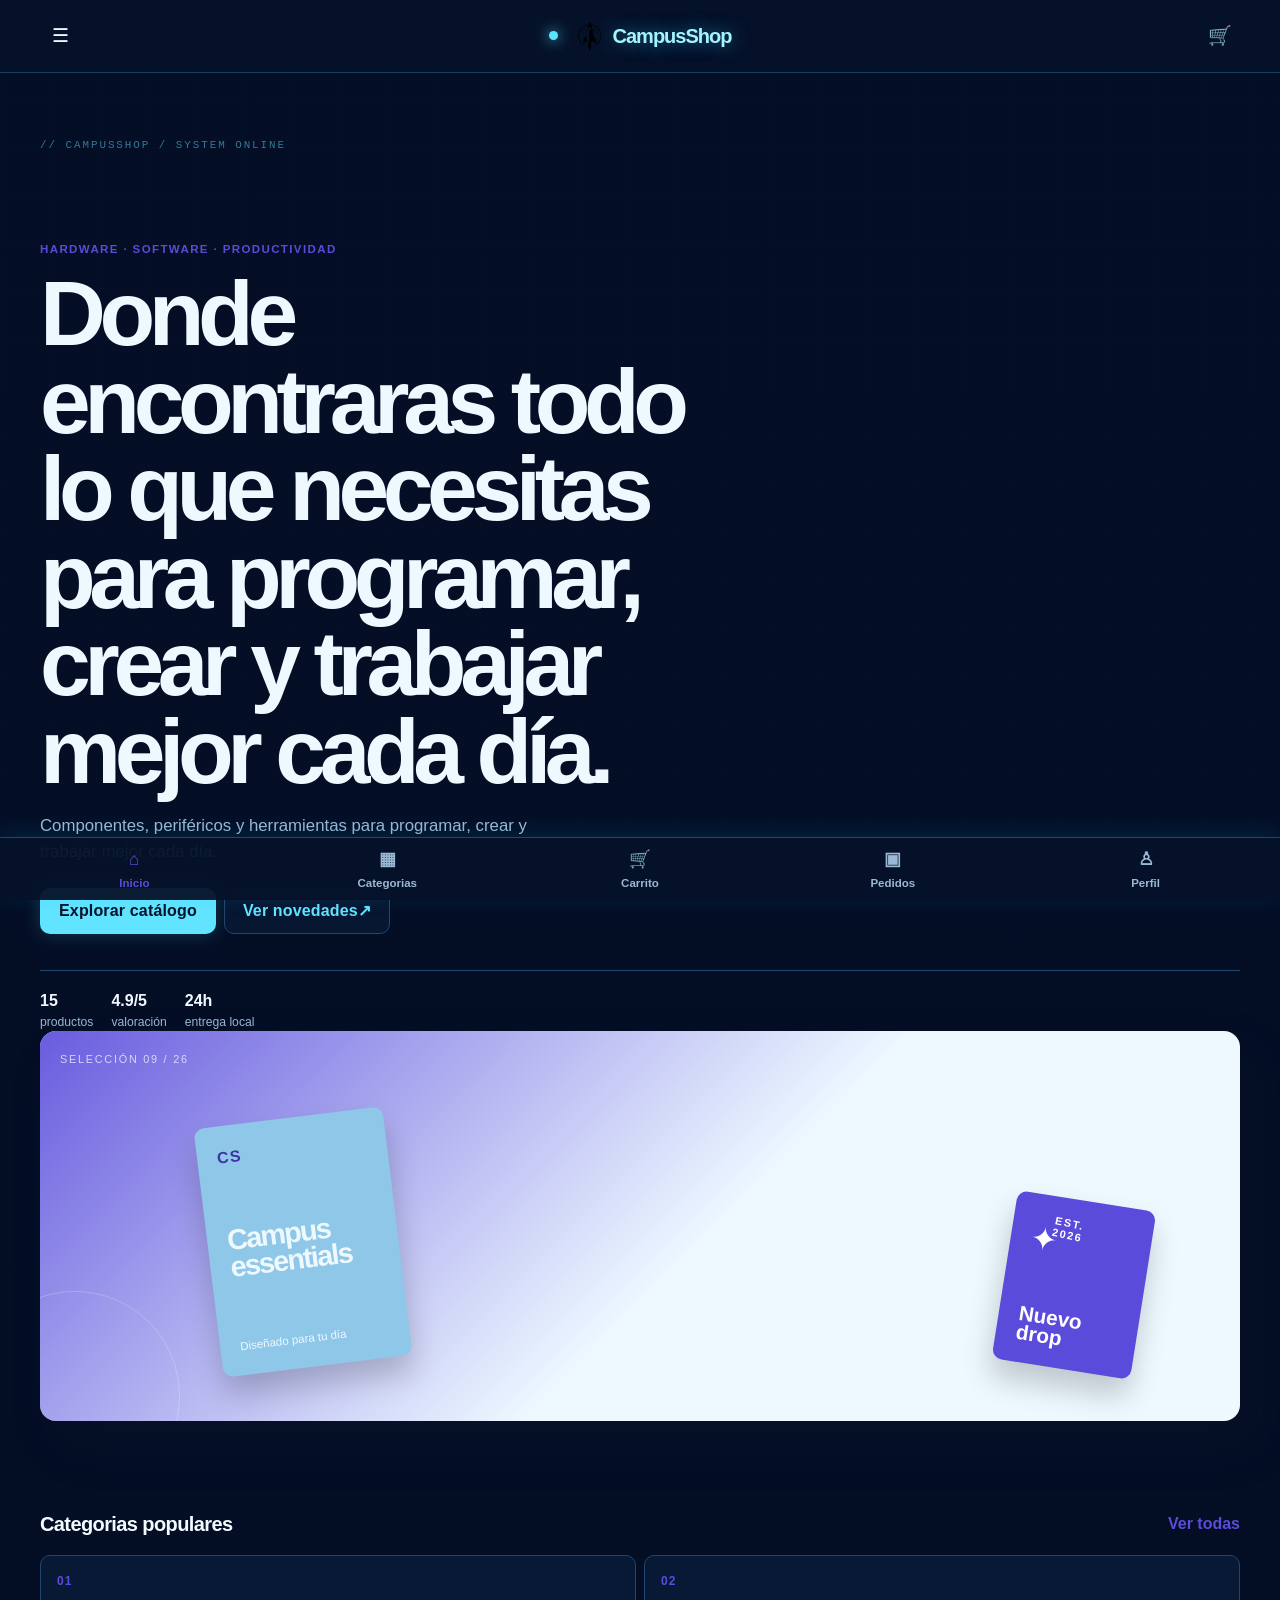
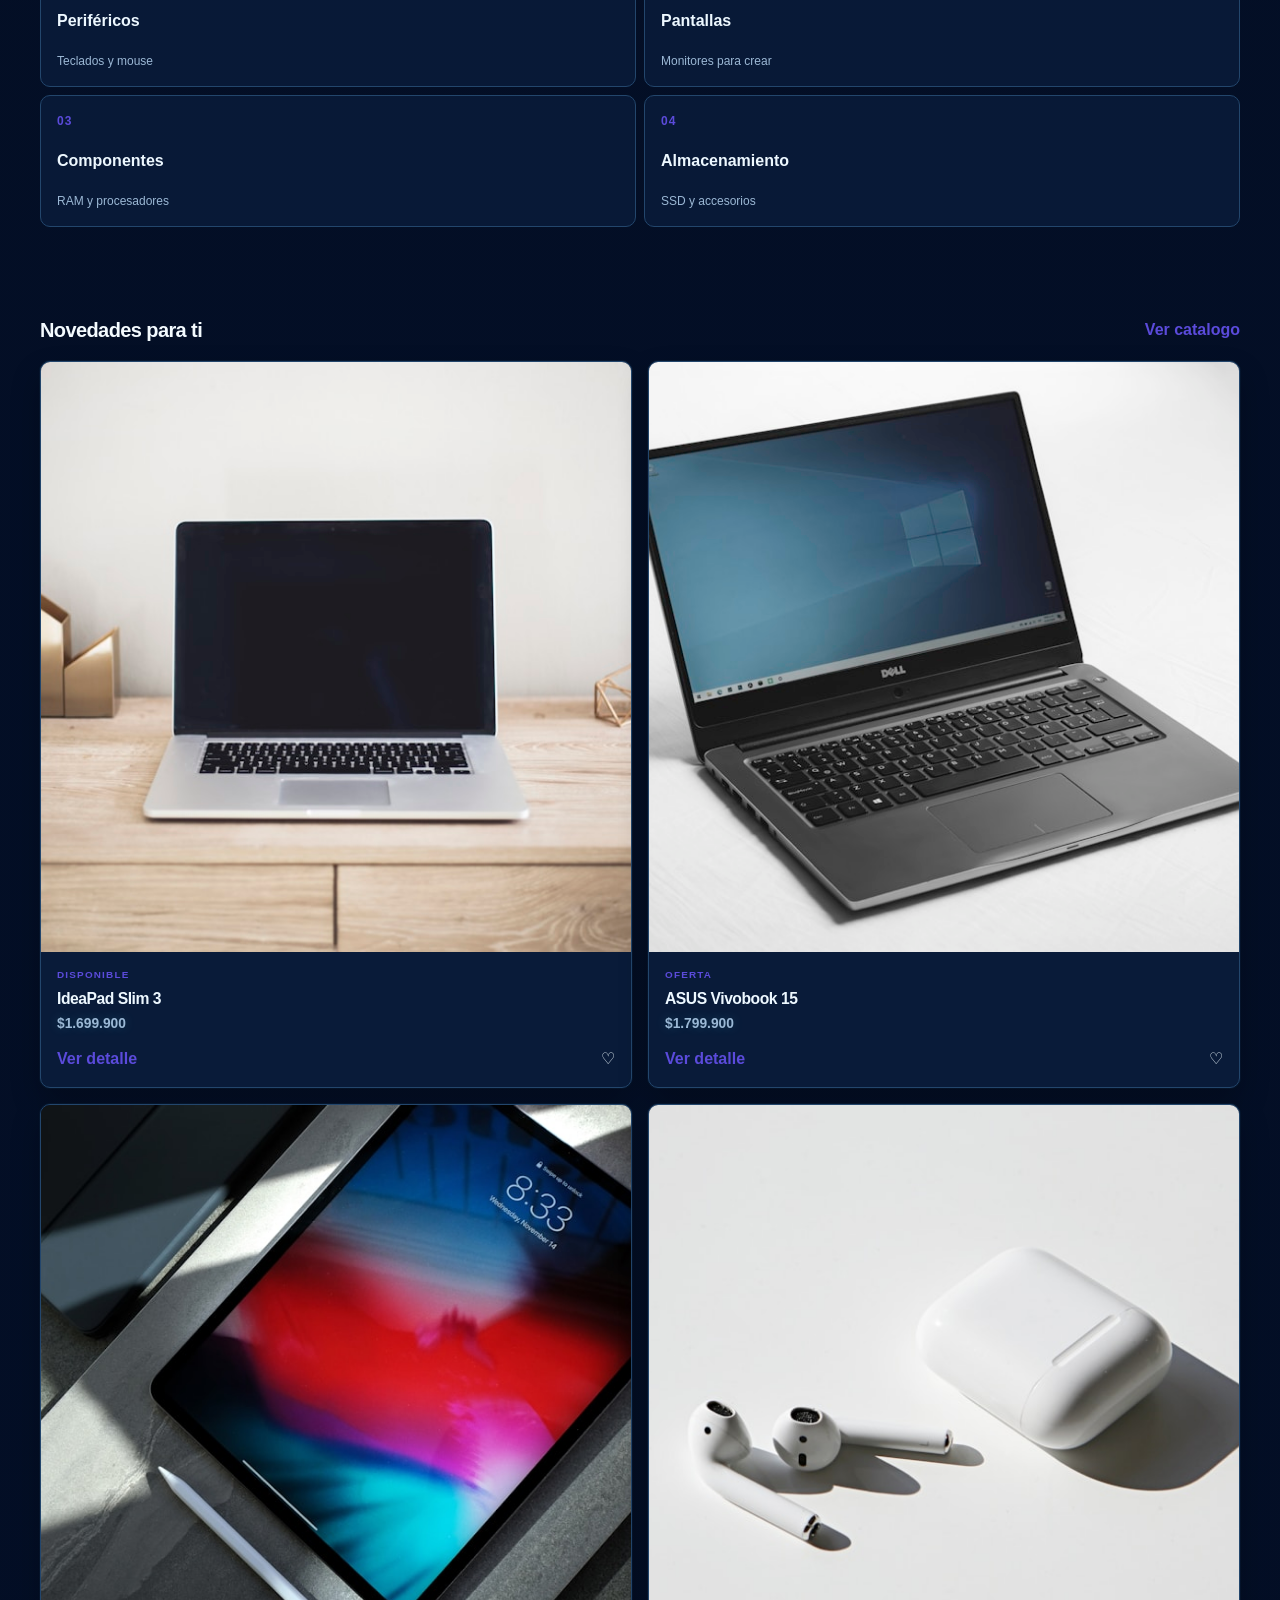
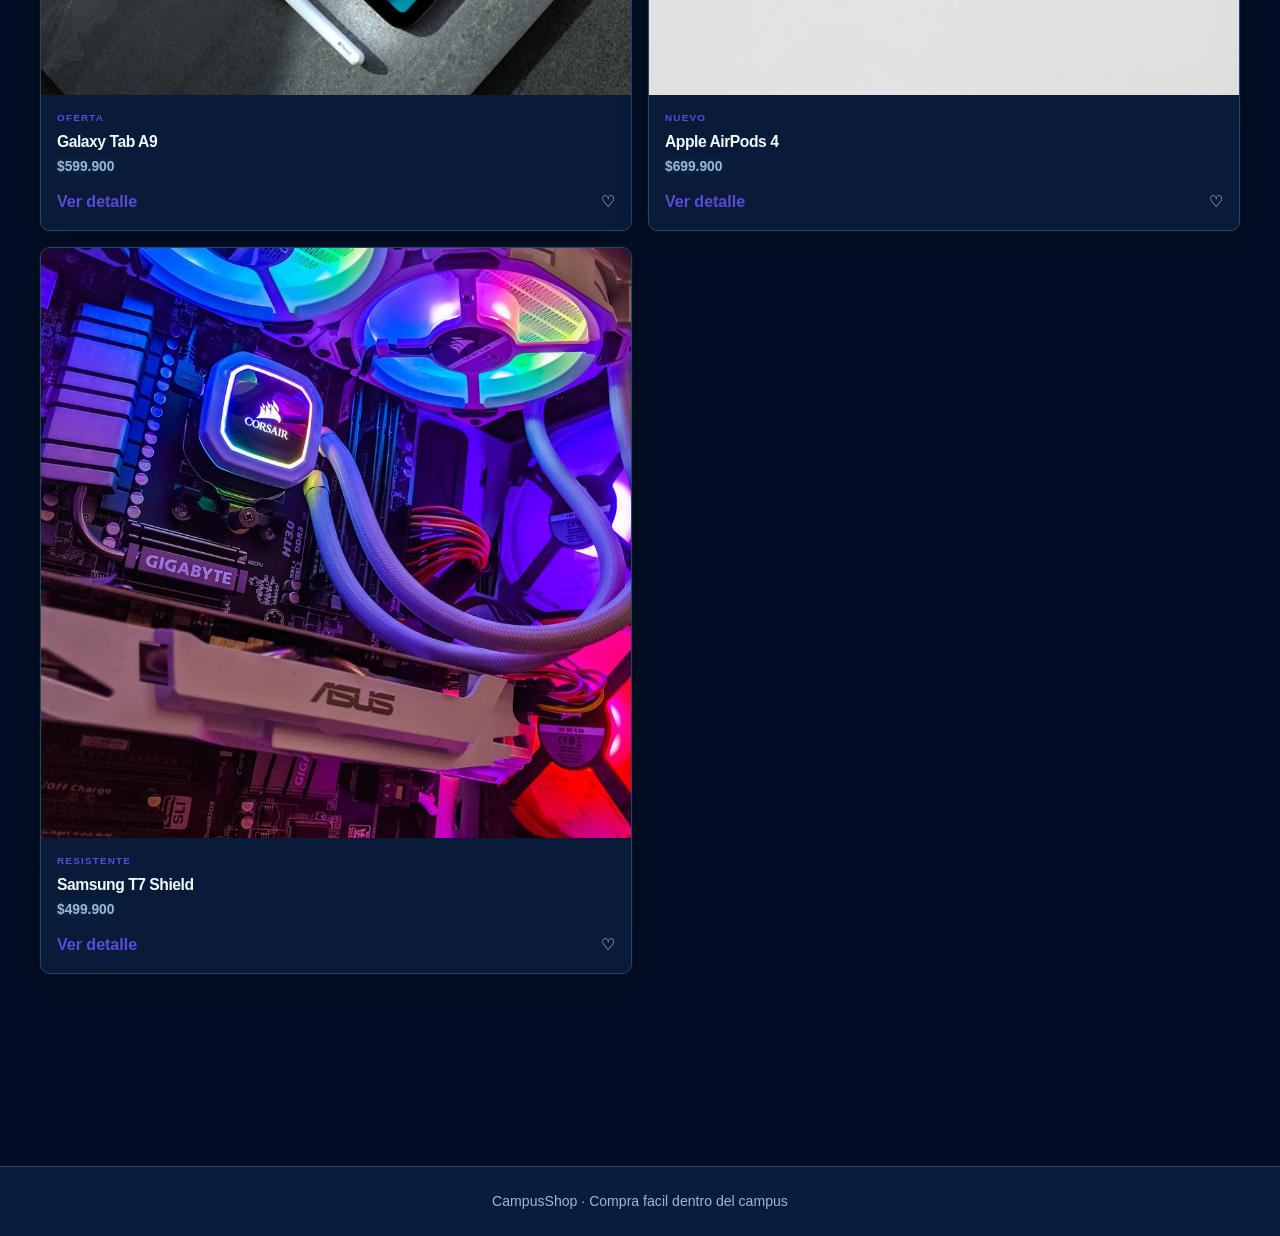
==== commit 1cc168c7: "feat: agregamos un logo a la tienda y ajustamos los responsives" ====
--- a/index.html
+++ b/index.html
@@ -31,7 +31,7 @@
             <a href="carrito.html">Carrito <span>🛒</span></a>
           </nav>
           </details>
-          <a class="brand" href="index.html">CampusShop</a>
+          <a class="brand" href="index.html"><img src="imagenes/logo.png.svg" alt="CampusShop" /><span>CampusShop</span></a>
           <nav class="main-nav" aria-label="Navegacion principal">
             <a href="index.html" aria-current="page">Inicio</a
             ><a href="catalogo.html">Catalogo</a
@@ -137,7 +137,7 @@
               <article class="product-card">
                 <img
                   class="product-card-image"
-                  src="/imagenes/asus-vivobook-15 (1).jpg"
+                  src="imagenes/vivobook-15 (1).jpg"
                   alt="ASUS Vivobook 15"
                 />
                 <div class="product-card-body">
@@ -214,8 +214,9 @@
       </footer>
       <nav class="bottom-nav" aria-label="Navegacion movil">
         <a href="index.html" aria-current="page"><span>⌂</span>Inicio</a
-        ><a href="catalogo.html"><span>▦</span>Catalogo</a
+        ><a href="catalogo.html"><span>▦</span>Categorias</a
         ><a href="carrito.html"><span>🛒</span>Carrito</a
+        ><a href="historial.html"><span>▣</span>Pedidos</a
         ><a href="perfil.html"><span>♙</span>Perfil</a>
       </nav>
     </div>
--- a/css/layout.css
+++ b/css/layout.css
@@ -27,11 +27,20 @@
   gap: var(--space-md);
 }
 .brand {
+  display: inline-flex;
+  align-items: center;
+  gap: 8px;
   color: #a4f4ff;
   font-size: 1.25rem;
   font-weight: 900;
   letter-spacing: -0.05em;
   text-shadow: 0 0 18px rgba(83, 231, 255, 0.5);
+}
+.brand img {
+  display: block;
+  width: 32px;
+  height: 32px;
+  object-fit: contain;
 }
 .brand::before {
   content: "";
@@ -185,7 +194,7 @@
   right: 0;
   z-index: 20;
   display: grid;
-  grid-template-columns: repeat(4, 1fr);
+  grid-template-columns: repeat(5, 1fr);
   padding: var(--space-sm);
   background: rgba(6, 18, 42, 0.95);
   border-top: 1px solid var(--border);
@@ -205,3 +214,14 @@
 .bottom-nav span:first-child {
   font-size: 1.1rem;
 }
+.brand {
+  display: inline-flex;
+  align-items: center;
+  gap: 8px;
+}
+
+.brand img {
+  width: 32px;
+  height: 32px;
+  object-fit: contain;
+}
--- a/css/components.css
+++ b/css/components.css
@@ -664,24 +664,117 @@
 .empty-state h1 {
   margin-bottom: var(--space-sm);
 }
+.order-history-list {
+  display: grid;
+  gap: 12px;
+  width: min(100%, 704px);
+  margin-inline: auto;
+}
 .order-card {
   display: grid;
+  gap: 0;
+  min-height: 198px;
+  padding: 16px 20px 18px;
+  background: rgba(237, 248, 255, 0.96);
+  border: 1px solid rgba(35, 70, 108, 0.18);
+  border-radius: 24px;
+  box-shadow: 0 4px 12px rgba(3, 20, 41, 0.16);
+}
+.order-card-topline,
+.order-card-bottomline {
+  display: flex;
+  align-items: center;
+  justify-content: space-between;
   gap: var(--space-md);
-  padding: var(--space-lg);
-  background: var(--surface);
-  border: 1px solid var(--border);
-  border-radius: var(--radius-medium);
-  box-shadow: var(--shadow-card);
-}
-.order-card header {
-  display: flex;
-  flex-wrap: wrap;
+}
+.order-card-topline {
+  color: #06122a;
+  font-size: clamp(1.2rem, 4vw, 1.55rem);
+  line-height: 1.15;
+}
+.order-total {
+  white-space: nowrap;
+}
+.order-card time {
+  display: block;
+  margin-top: 3px;
+  color: #6b778a;
+  font-size: clamp(1rem, 3vw, 1.28rem);
+  line-height: 1.2;
+}
+.order-card-bottomline {
+  align-items: center;
+  margin-top: auto;
+  padding-top: 12px;
+}
+.status {
+  display: inline-flex;
+  align-items: center;
+  gap: 8px;
+  min-height: 46px;
+  padding: 0 16px;
+  border-radius: 999px;
+  font-size: 1rem;
+  font-weight: 800;
+}
+.status span {
+  display: grid;
+  place-items: center;
+  width: 22px;
+  height: 22px;
+  border: 2px solid currentColor;
+  border-radius: 50%;
+  font-size: 0.85rem;
+}
+.status-delivered {
+  color: var(--success);
+  background: rgba(143, 199, 232, 0.35);
+}
+.status-shipping {
+  color: var(--warning);
+  background: rgba(255, 189, 88, 0.28);
+}
+.status-canceled {
+  color: var(--error);
+  background: rgba(255, 157, 153, 0.28);
+}
+.order-detail-button {
+  display: inline-flex;
+  align-items: center;
   justify-content: space-between;
-  gap: var(--space-sm);
-}
-.status {
-  color: var(--success);
-  font-weight: 800;
+  gap: 24px;
+  min-width: 180px;
+  min-height: 48px;
+  padding: 0 18px;
+  color: #31545b;
+  background: rgba(35, 70, 108, 0.1);
+  border-radius: 16px;
+  font-size: 1.08rem;
+  font-weight: 800;
+}
+.order-detail-button span {
+  font-size: 2rem;
+  font-weight: 400;
+  line-height: 1;
+}
+.order-detail-button:hover {
+  color: var(--text);
+  background: var(--secondary);
+}
+.history-header-brand {
+  display: grid;
+  justify-items: center;
+  gap: 2px;
+  min-width: 0;
+}
+.history-header-brand .brand {
+  font-size: 1.15rem;
+}
+.page-header-title {
+  color: var(--text-secondary);
+  font-size: 0.72rem;
+  font-weight: 800;
+  letter-spacing: 0.04em;
 }
 .payment-options {
   display: grid;
--- a/css/responsive.css
+++ b/css/responsive.css
@@ -0,0 +1,59 @@
+@media (max-width: 600px) {
+	.container {
+		width: min(100% - 24px, var(--container-width));
+	}
+
+	.order-history-list {
+		gap: 10px;
+	}
+
+	.order-card {
+		min-height: 176px;
+		padding: 14px 14px 15px;
+		border-radius: 20px;
+	}
+
+	.order-card-topline {
+		align-items: flex-start;
+		font-size: 1.12rem;
+	}
+
+	.order-card-topline strong:first-child {
+		min-width: 0;
+		overflow-wrap: anywhere;
+	}
+
+	.order-card time {
+		margin-top: 6px;
+		font-size: 0.98rem;
+	}
+
+	.order-card-bottomline {
+		align-items: center;
+		flex-direction: row;
+		gap: 8px;
+		padding-top: 10px;
+	}
+
+	.status {
+		align-self: center;
+		min-width: 0;
+		min-height: 46px;
+		padding-inline: 16px;
+		font-size: 0.9rem;
+	}
+
+	.order-detail-button {
+		flex: 1 1 auto;
+		width: auto;
+		min-width: 0;
+		min-height: 50px;
+		padding-inline: 14px;
+		border-radius: 14px;
+		font-size: 0.92rem;
+	}
+
+	.order-detail-button span {
+		font-size: 1.7rem;
+	}
+}
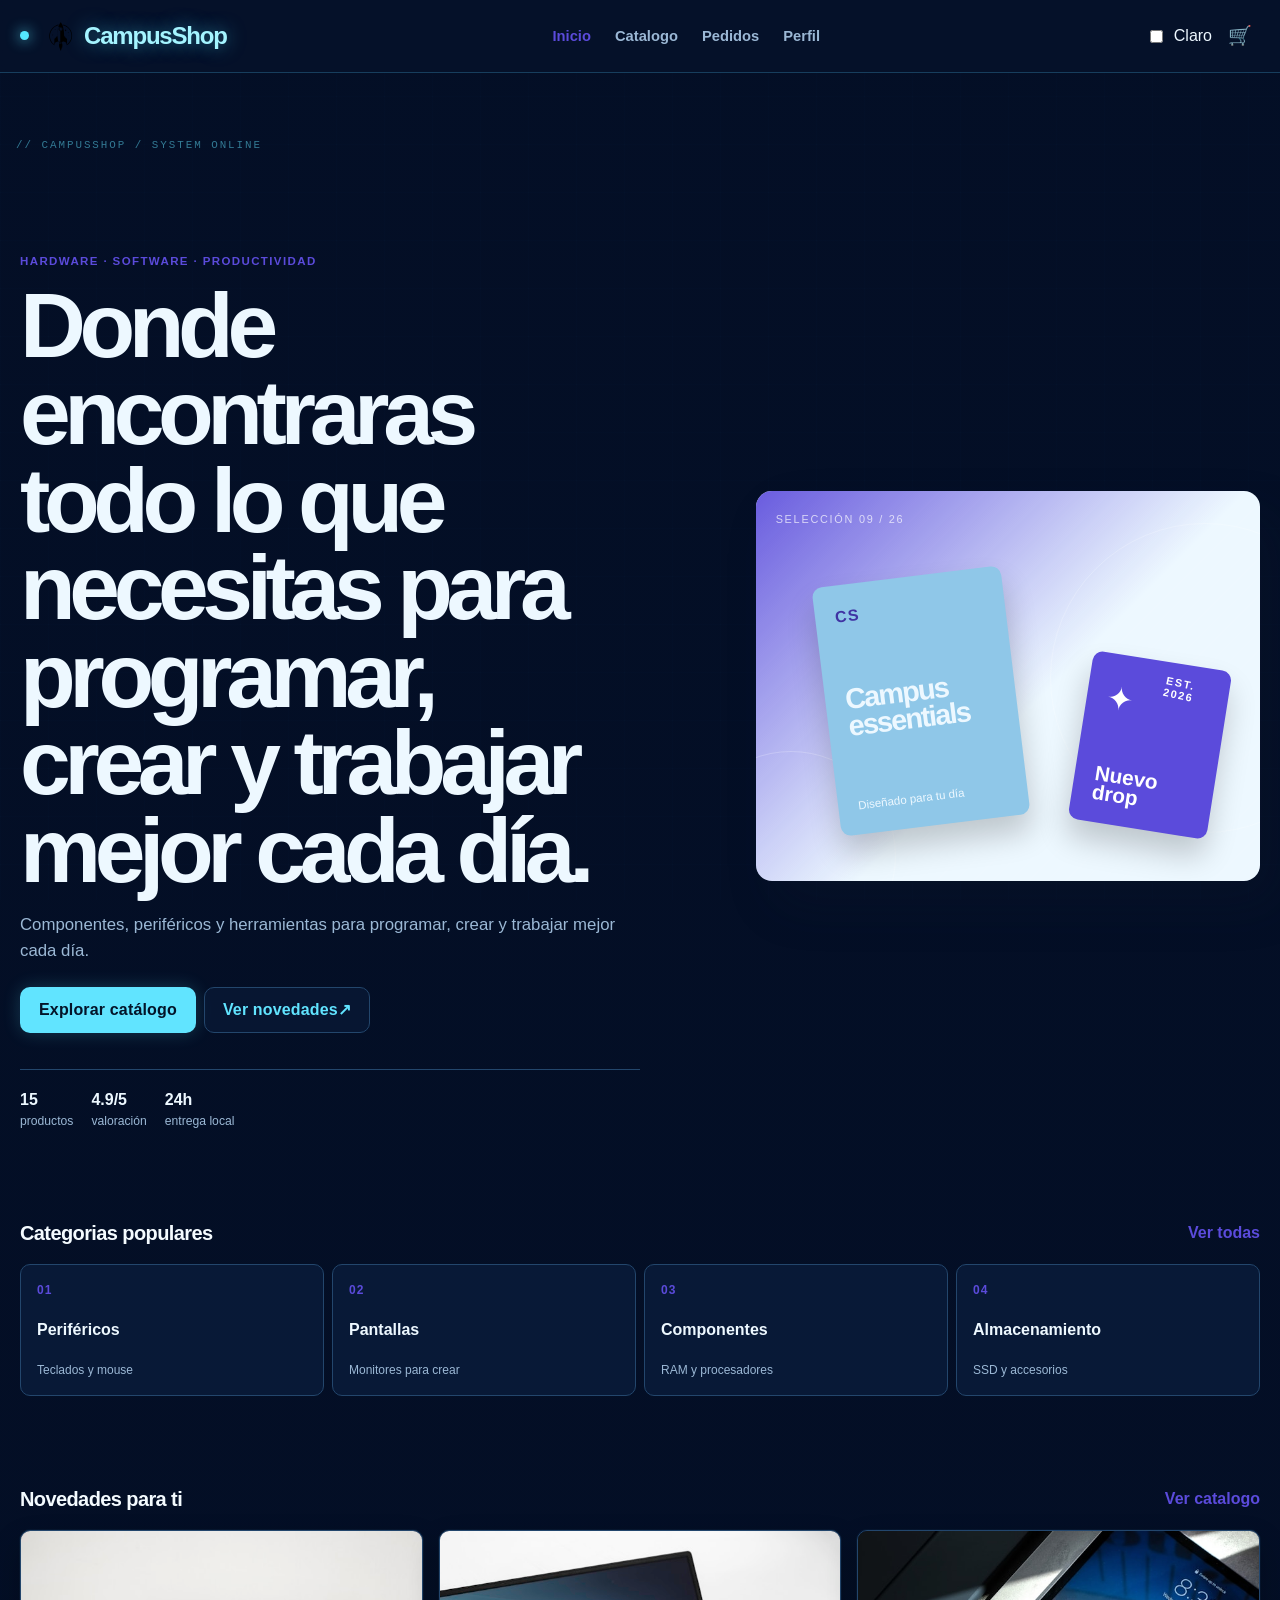
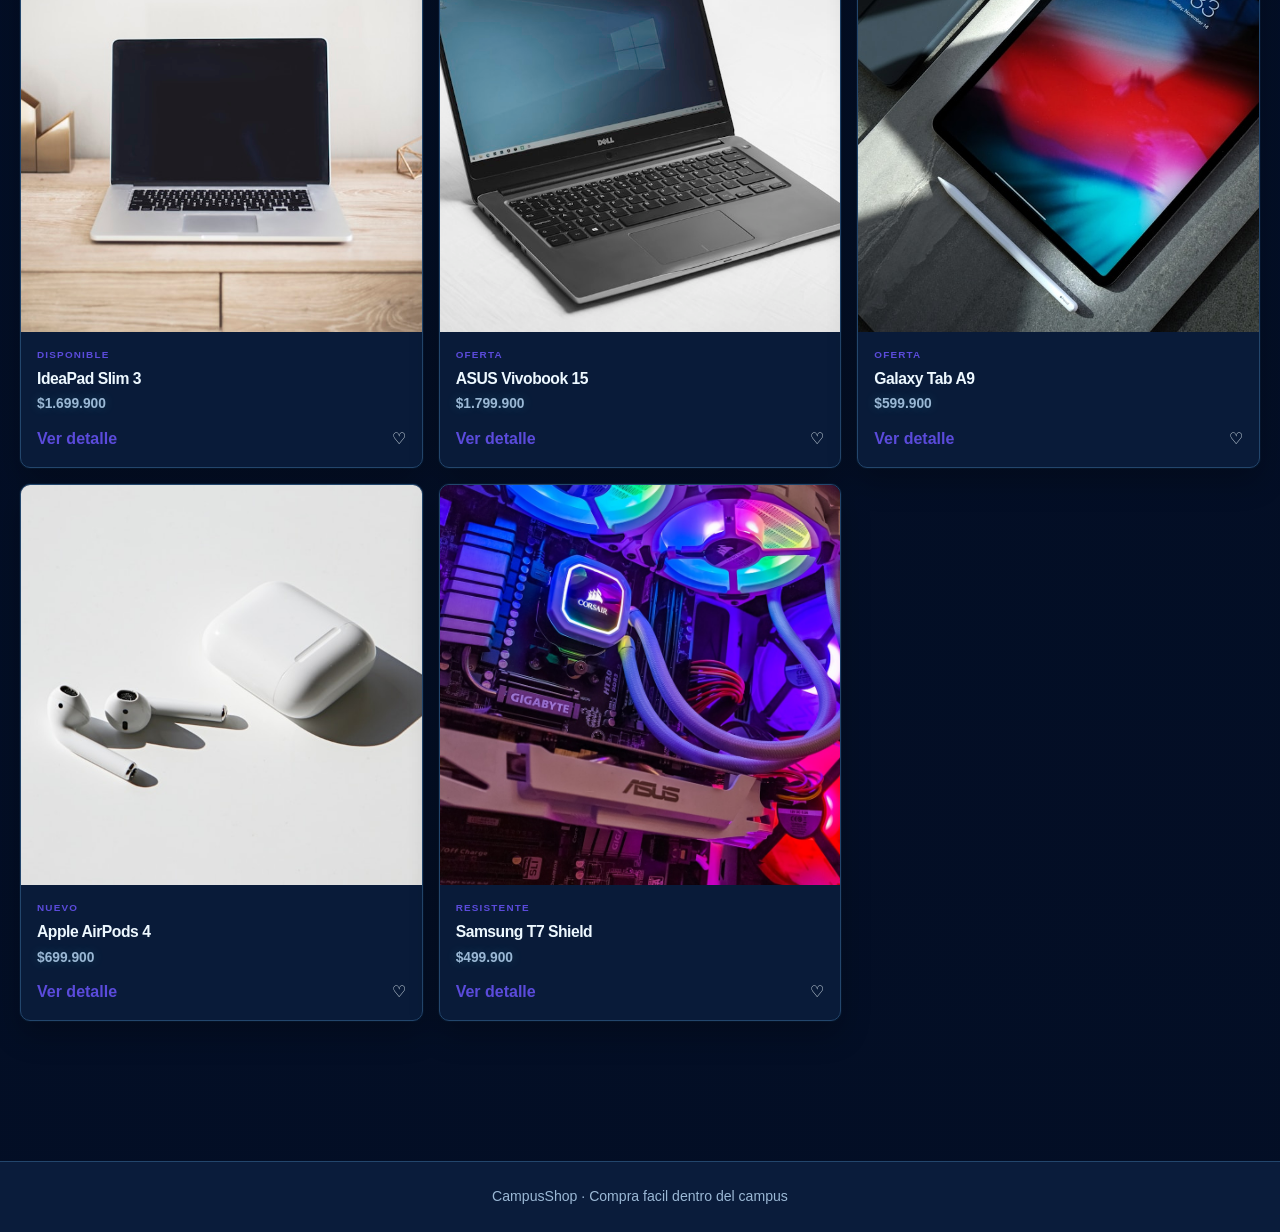
==== commit aa2e1ee4: "feat(theme): agregar modo claro y oscuro con HTML y CSS" ====
--- a/index.html
+++ b/index.html
@@ -39,6 +39,8 @@
             ><a href="perfil.html">Perfil</a>
           </nav>
           <div class="header-actions">
+            <input class="theme-switch" type="checkbox" id="theme-switch" />
+            <label class="theme-toggle" for="theme-switch" aria-label="Cambiar entre modo claro y oscuro" title="Cambiar tema">Claro</label>
             <a class="icon-button" href="carrito.html" aria-label="Ver carrito"
               >🛒</a
             >
--- a/css/base.css
+++ b/css/base.css
@@ -24,7 +24,7 @@
   --space-md: 16px;
   --space-lg: 24px;
   --space-xl: 32px;
-  --container-width: 1200px;
+  --container-width: 1800px;
   --font-family: "Segoe UI", Tahoma, Geneva, Verdana, sans-serif;
 }
 * {
--- a/css/components.css
+++ b/css/components.css
@@ -70,6 +70,15 @@
   background: rgba(11, 30, 61, 0.55);
   border-color: var(--border);
 }
+body:has(#theme-switch:checked) .button-quiet,
+body:has(#theme-switch:checked) .search-bar,
+body:has(#theme-switch:checked) .category-card,
+body:has(#theme-switch:checked) .product-card {
+  background: rgba(255, 255, 255, 0.82);
+}
+body:has(#theme-switch:checked) .search-bar input {
+  color: var(--text);
+}
 .hero-proof {
   display: flex;
   flex-wrap: wrap;
@@ -308,6 +317,11 @@
 }
 .catalog-section {
   scroll-margin-top: 100px;
+  transition: box-shadow 0.2s ease, border-color 0.2s ease;
+}
+.catalog-section.is-highlighted {
+  border-radius: var(--radius-medium);
+  box-shadow: 0 0 0 2px rgba(112, 220, 255, 0.45);
 }
 .catalog-section .section-heading {
   align-items: end;
@@ -663,6 +677,49 @@
 }
 .empty-state h1 {
   margin-bottom: var(--space-sm);
+}
+.cart-empty-state {
+  display: grid;
+  justify-items: center;
+  gap: 14px;
+  max-width: 480px;
+  margin: 36px auto 52px;
+  padding: 12px 0 0;
+}
+.cart-empty-state h1 {
+  margin: 0;
+  color: #1b2d3a;
+  font-size: clamp(1.8rem, 4vw, 2.4rem);
+  line-height: 1.15;
+}
+.cart-empty-state p {
+  margin: 0;
+  max-width: 360px;
+  color: var(--text-secondary);
+  font-size: 1rem;
+  line-height: 1.5;
+}
+.cart-empty-state a {
+  color: var(--primary);
+}
+.cart-empty-state .button {
+  width: 100%;
+  max-width: 420px;
+  margin-top: 4px;
+}
+.cart-empty-illustration {
+  width: min(100%, 200px);
+  height: 200px;
+  margin: 0 auto 6px;
+  background: rgba(22, 38, 52, 0.06);
+  border: none;
+  border-radius: 50%;
+  box-shadow: inset 0 0 0 1px rgba(22, 38, 52, 0.04);
+}
+.cart-empty-illustration span {
+  font-size: 5.2rem;
+  line-height: 1;
+  color: #1d6a51;
 }
 .order-history-list {
   display: grid;
--- a/css/responsive.css
+++ b/css/responsive.css
@@ -1,3 +1,81 @@
+@media (min-width: 700px) {
+  .main-nav {
+    display: flex;
+  }
+
+  .menu-trigger,
+  .category-menu-container {
+    display: none;
+  }
+
+  .header-inner {
+    gap: var(--space-xl);
+  }
+
+  .hero {
+    display: grid;
+    grid-template-columns: 1.2fr 0.8fr;
+    align-items: center;
+    gap: clamp(32px, 6vw, 72px);
+  }
+
+  .hero-copy {
+    max-width: 620px;
+  }
+
+  .category-grid {
+    grid-template-columns: repeat(2, minmax(0, 1fr));
+  }
+
+  .product-grid {
+    grid-template-columns: repeat(2, minmax(0, 1fr));
+  }
+
+  .bottom-nav {
+    display: none;
+  }
+
+  .page-main {
+    padding-bottom: 52px;
+  }
+}
+
+@media (min-width: 980px) {
+  .container {
+    width: calc(100% - 40px);
+    max-width: none;
+  }
+
+  .brand {
+    font-size: 1.5rem;
+  }
+
+  .hero-copy h1 {
+    max-width: 980px;
+  }
+
+  .hero-description {
+    max-width: 760px;
+  }
+
+  .category-grid {
+    grid-template-columns: repeat(4, minmax(0, 1fr));
+  }
+
+  .product-grid {
+    grid-template-columns: repeat(3, minmax(0, 1fr));
+  }
+
+  .hero {
+    grid-template-columns: 1.25fr 0.95fr;
+  }
+
+  .page-heading h1,
+  .page-heading h2 {
+    font-size: clamp(2.4rem, 4vw, 4rem);
+  }
+}
+
 @media (max-width: 600px) {
 	.container {
 		width: min(100% - 24px, var(--container-width));
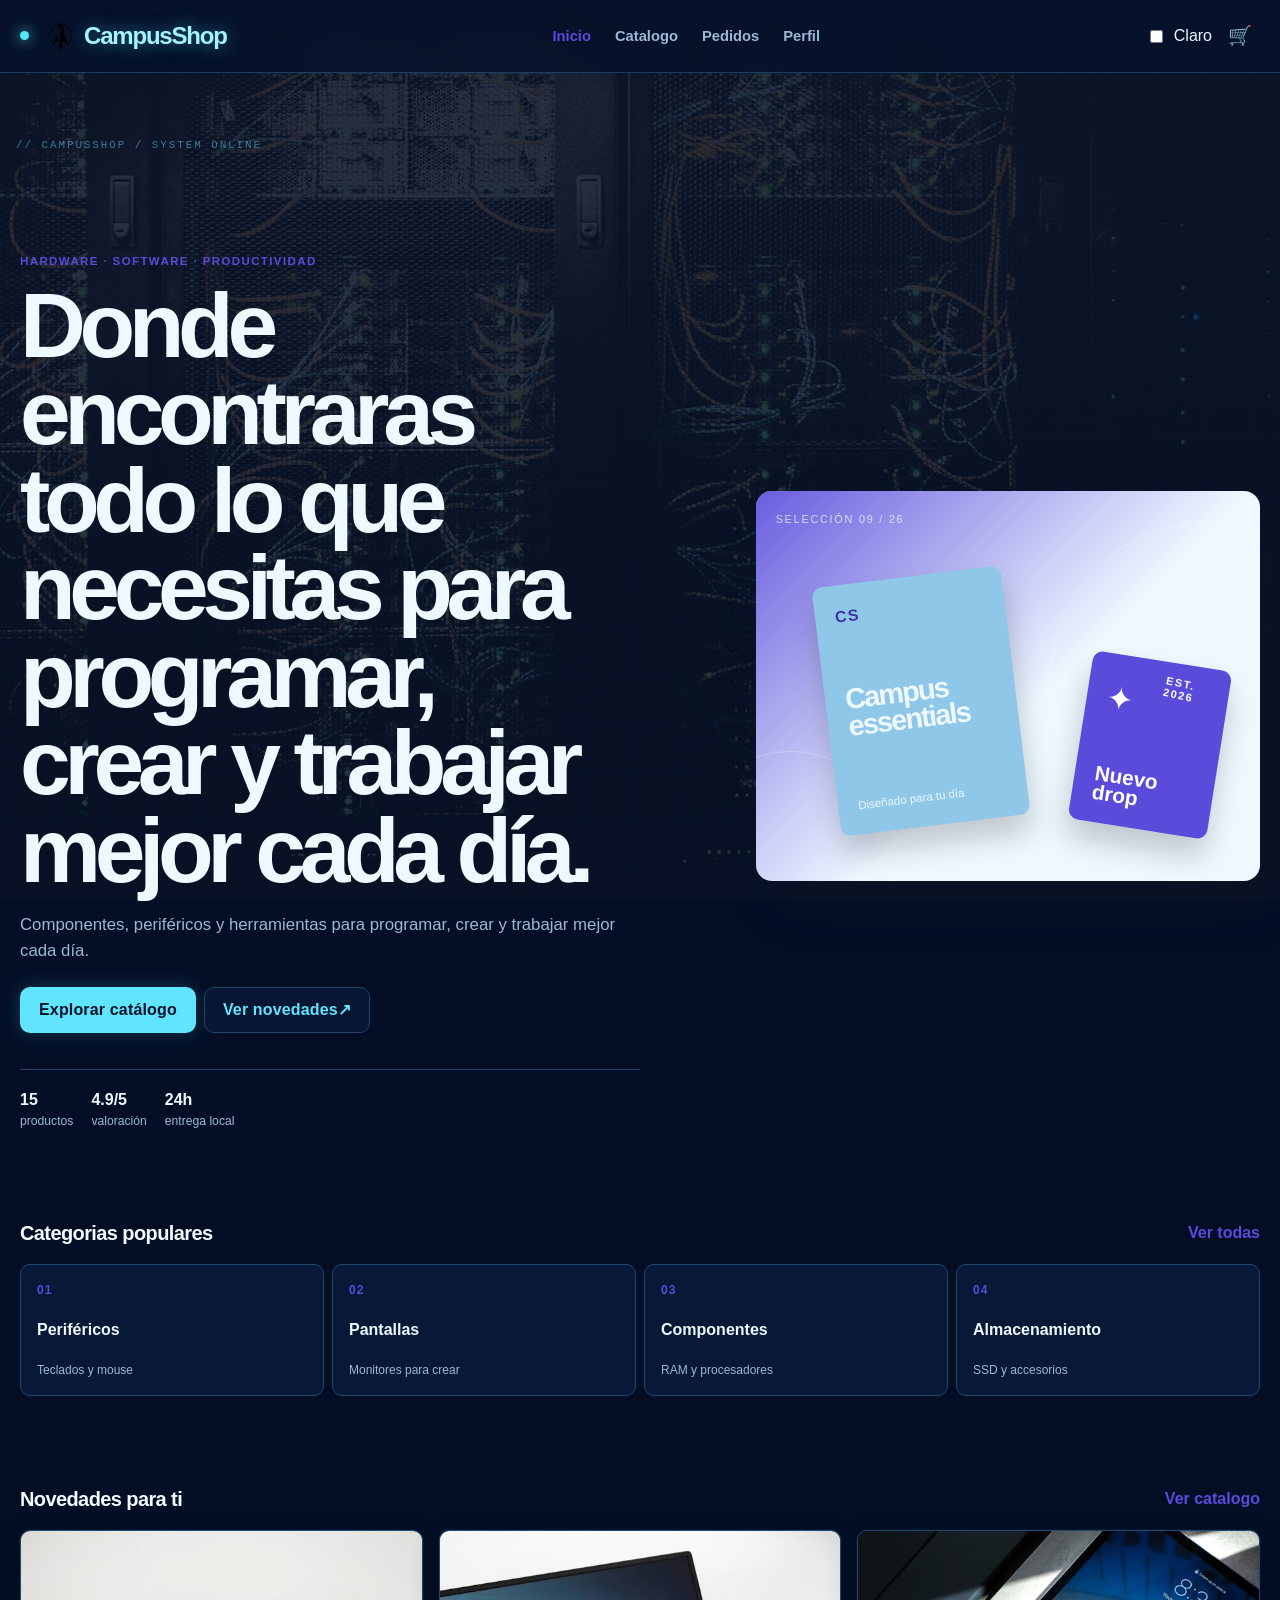
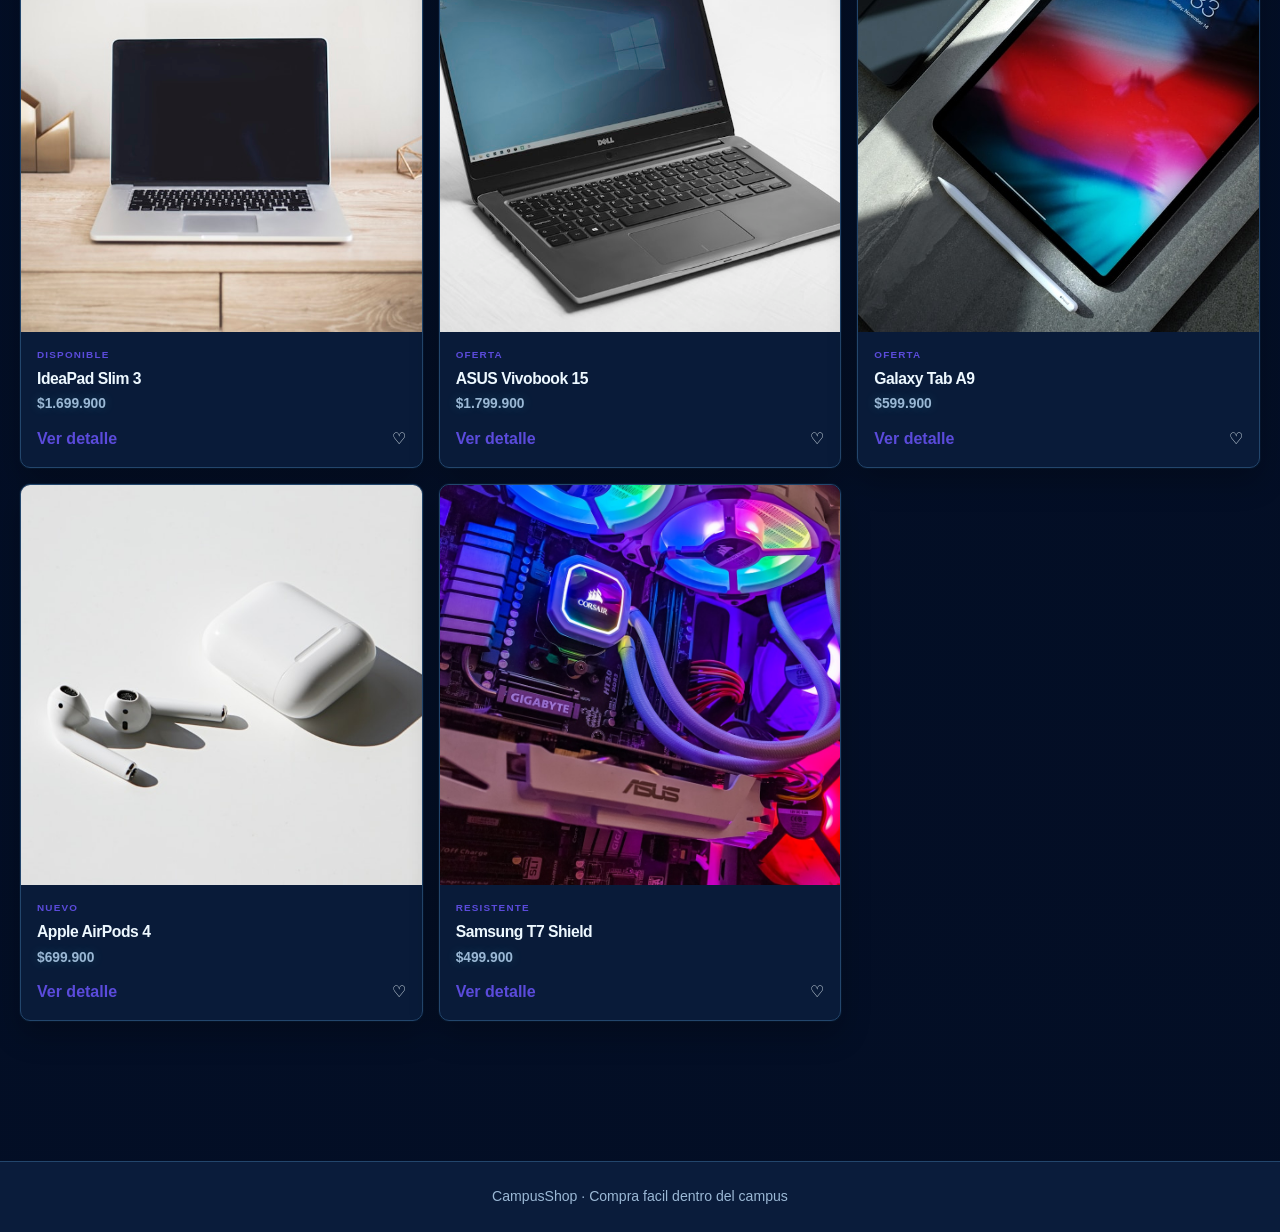
==== commit 4d91ebed: "feat: ajustamos las vistas para evitar desbordamiento enla pantalla" ====
--- a/index.html
+++ b/index.html
@@ -13,7 +13,7 @@
     <link rel="stylesheet" href="css/components.css" />
     <link rel="stylesheet" href="css/responsive.css" />
   </head>
-  <body>
+  <body class="home-page">
     <div class="site-shell">
       <header class="site-header">
         <div class="container header-inner">
@@ -49,6 +49,18 @@
       </header>
       <main class="page-main">
         <div class="container">
+          <form class="search-bar home-search" action="catalogo.html" method="get">
+            <label class="visually-hidden" for="home-product-search">Buscar productos</label>
+            <span class="home-search-icon" aria-hidden="true">⌕</span>
+            <input
+              id="home-product-search"
+              name="q"
+              type="search"
+              placeholder="Buscar productos, marcas..."
+              autocomplete="off"
+            />
+            <button class="button button-primary" type="submit" aria-label="Buscar">Buscar</button>
+          </form>
           <section class="hero section">
             <div class="hero-copy">
               <p class="eyebrow">Hardware · software · productividad</p>
@@ -94,17 +106,17 @@
               <a class="text-link" href="catalogo.html">Ver todas</a>
             </div>
             <div class="category-grid">
-              <a class="category-card" href="catalogo.html"
+              <a class="category-card" href="catalogo.html#perifericos"
                 ><span class="category-icon">01</span
                 ><strong>Periféricos</strong><small>Teclados y mouse</small></a
-              ><a class="category-card" href="catalogo.html"
+              ><a class="category-card" href="catalogo.html#pantallas"
                 ><span class="category-icon">02</span><strong>Pantallas</strong
                 ><small>Monitores para crear</small></a
-              ><a class="category-card" href="catalogo.html"
+              ><a class="category-card" href="catalogo.html#tablet"
                 ><span class="category-icon">03</span
                 ><strong>Componentes</strong
                 ><small>RAM y procesadores</small></a
-              ><a class="category-card" href="catalogo.html"
+              ><a class="category-card" href="catalogo.html#almacenamiento"
                 ><span class="category-icon">04</span
                 ><strong>Almacenamiento</strong
                 ><small>SSD y accesorios</small></a
@@ -121,7 +133,7 @@
               <article class="product-card">
                 <img
                   class="product-card-image"
-                  src="/imagenes/ideapad-slim-3 (1).jpg"
+                  src="imagenes/ideapad-slim-3 (1).jpg"
                   alt="Lenovo IdeaPad Slim 3"
                 />
                 <div class="product-card-body">
--- a/css/base.css
+++ b/css/base.css
@@ -41,7 +41,7 @@
   margin: 0;
   background:
     linear-gradient(rgba(3, 14, 37, 0.82), rgba(3, 14, 37, 0.94)),
-    url("../imagenes/fondo-futurista.jpg") center / cover fixed,
+    url("../imagenes/fondo-futurista (1).jpg") center / cover fixed,
     var(--background);
   color: var(--text);
   font-family: var(--font-family);
@@ -93,4 +93,21 @@
   clip: rect(0, 0, 0, 0);
   white-space: nowrap;
   border: 0;
+}
+
+body:has(#theme-switch:checked) {
+  --background: #f3f6f7;
+  --surface: #ffffff;
+  --surface-alt: #e7eff1;
+  --text: #1d343b;
+  --text-secondary: #587078;
+  --border: #c7d6da;
+  --neon: #267a86;
+  --shadow-card: 0 10px 24px rgba(39, 70, 78, 0.12);
+  background: var(--background);
+  color: var(--text);
+}
+
+body:has(#theme-switch:checked)::before {
+  opacity: 0.04;
 }
--- a/css/layout.css
+++ b/css/layout.css
@@ -224,4 +224,40 @@
   width: 32px;
   height: 32px;
   object-fit: contain;
+}
+
+body:has(#theme-switch:checked) .site-header {
+  background: rgba(255, 255, 255, 0.94);
+  border-bottom-color: var(--border);
+}
+
+body:has(#theme-switch:checked) .brand {
+  color: #245964;
+  text-shadow: none;
+}
+
+body:has(#theme-switch:checked) .brand::before {
+  background: #3d9aa5;
+  box-shadow: 0 0 10px rgba(61, 154, 165, 0.45);
+}
+
+body:has(#theme-switch:checked) .page-main::before {
+  color: rgba(38, 122, 134, 0.65);
+}
+
+body:has(#theme-switch:checked) .page-heading h1,
+body:has(#theme-switch:checked) .page-heading h2,
+body:has(#theme-switch:checked) .section-heading h2 {
+  color: var(--text);
+}
+
+body:has(#theme-switch:checked) .site-footer,
+body:has(#theme-switch:checked) .bottom-nav {
+  background: rgba(255, 255, 255, 0.96);
+  border-color: var(--border);
+}
+
+body:has(#theme-switch:checked) .bottom-nav a,
+body:has(#theme-switch:checked) .main-nav {
+  color: var(--text-secondary);
 }
--- a/css/components.css
+++ b/css/components.css
@@ -219,6 +219,11 @@
   color: var(--text);
   background: transparent;
 }
+.search-bar .button {
+  flex: 0 0 auto;
+  min-height: 38px;
+  padding-block: 7px;
+}
 .category-grid {
   display: grid;
   grid-template-columns: repeat(2, 1fr);
@@ -415,6 +420,69 @@
   background: var(--surface);
   border: 1px solid var(--border);
   border-radius: var(--radius-medium);
+}
+.filter-link {
+  display: inline-flex;
+  align-items: center;
+  min-height: 42px;
+  padding: 8px 12px;
+  color: var(--text);
+  background: var(--surface);
+  border: 1px solid var(--border);
+  border-radius: var(--radius-medium);
+  font-size: 0.86rem;
+  font-weight: 800;
+  white-space: nowrap;
+}
+.filter-link:hover,
+.filter-link:focus-visible {
+  color: var(--neon);
+  border-color: var(--primary);
+}
+.catalog-filter-menu {
+  position: relative;
+  width: fit-content;
+  margin-bottom: var(--space-lg);
+}
+.catalog-filter-menu summary {
+  list-style: none;
+}
+.catalog-filter-menu summary::-webkit-details-marker {
+  display: none;
+}
+.catalog-filter-menu summary::after {
+  content: " +";
+}
+.catalog-filter-menu[open] summary::after {
+  content: " -";
+}
+.catalog-filter-menu nav {
+  position: absolute;
+  top: calc(100% + 8px);
+  left: 0;
+  z-index: 15;
+  display: grid;
+  min-width: 220px;
+  padding: var(--space-sm);
+  background: var(--surface);
+  border: 1px solid var(--border);
+  border-radius: var(--radius-medium);
+  box-shadow: var(--shadow-card);
+}
+.catalog-filter-menu nav a {
+  padding: 10px 12px;
+  color: var(--text);
+  border-radius: var(--radius-small);
+  font-weight: 700;
+}
+.catalog-filter-menu nav a:hover,
+.catalog-filter-menu nav a:focus-visible {
+  color: var(--neon);
+  background: var(--surface-alt);
+}
+.catalog-anchor {
+  display: block;
+  scroll-margin-top: 100px;
 }
 .form-grid {
   display: grid;
@@ -1013,4 +1081,56 @@
 }
 .cart-item {
   grid-template-columns: 88px 1fr;
+}
+
+body:has(#theme-switch:checked) .category-menu,
+body:has(#theme-switch:checked) .catalog-filter-menu nav,
+body:has(#theme-switch:checked) .search-bar,
+body:has(#theme-switch:checked) .category-card,
+body:has(#theme-switch:checked) .product-card,
+body:has(#theme-switch:checked) .cart-item,
+body:has(#theme-switch:checked) .panel {
+  background: var(--surface);
+  border-color: var(--border);
+  box-shadow: var(--shadow-card);
+}
+
+body:has(#theme-switch:checked) .category-menu a,
+body:has(#theme-switch:checked) .catalog-filter-menu nav a,
+body:has(#theme-switch:checked) .category-card,
+body:has(#theme-switch:checked) .product-card h3,
+body:has(#theme-switch:checked) .cart-item h3,
+body:has(#theme-switch:checked) .search-bar input {
+  color: var(--text);
+}
+
+body:has(#theme-switch:checked) .category-card small,
+body:has(#theme-switch:checked) .product-card p,
+body:has(#theme-switch:checked) .page-heading p {
+  color: var(--text-secondary);
+}
+
+body:has(#theme-switch:checked) .button-secondary,
+body:has(#theme-switch:checked) .button-quiet,
+body:has(#theme-switch:checked) .filter-link,
+body:has(#theme-switch:checked) .catalog-filter-menu nav a:hover,
+body:has(#theme-switch:checked) .catalog-filter-menu nav a:focus-visible {
+  color: #245964;
+  background: var(--surface-alt);
+  border-color: var(--border);
+}
+
+body:has(#theme-switch:checked) .product-card .price,
+body:has(#theme-switch:checked) .price {
+  color: #267a86;
+  text-shadow: none;
+}
+
+body:has(#theme-switch:checked) .field input,
+body:has(#theme-switch:checked) .field select,
+body:has(#theme-switch:checked) .field textarea,
+body:has(#theme-switch:checked) .filter-row select {
+  color: var(--text);
+  background: #f8fbfb;
+  border-color: var(--border);
 }
--- a/css/responsive.css
+++ b/css/responsive.css
@@ -1,3 +1,7 @@
+ .home-search {
+  display: none;
+}
+
 @media (min-width: 700px) {
   .main-nav {
     display: flex;
@@ -135,3 +139,172 @@
 		font-size: 1.7rem;
 	}
 }
+
+@media (max-width: 699px) {
+  .home-page .header-inner {
+    min-height: 72px;
+  }
+
+  .home-page .brand {
+    font-size: 1rem;
+  }
+
+  .home-page .brand img {
+    display: block;
+    width: 26px;
+    height: 26px;
+  }
+
+  .home-page .home-search {
+    display: flex;
+  }
+
+  .home-page .page-main {
+    padding-block: 0 48px;
+  }
+
+  .home-page .page-main::before,
+  .home-page .hero,
+  .home-page .site-footer,
+  .home-page .bottom-nav {
+    display: none;
+  }
+
+  .home-page .home-search {
+    min-height: 54px;
+    margin-bottom: 38px;
+    padding: 0 16px;
+    background: var(--surface);
+    border-color: var(--border);
+    border-radius: 16px;
+    box-shadow: var(--shadow-card);
+  }
+
+  .home-page .home-search-icon {
+    color: var(--text-secondary);
+    font-size: 2rem;
+    line-height: 1;
+  }
+
+  .home-page .home-search input {
+    color: var(--text);
+    font-size: 1.05rem;
+  }
+
+  .home-page .home-search input::placeholder {
+    color: var(--text-secondary);
+    opacity: 1;
+  }
+
+  .home-page .home-search .button {
+    min-height: 34px;
+    padding: 6px 10px;
+    color: #031429;
+    background: var(--neon);
+    font-size: 0.72rem;
+  }
+
+  .home-page .section {
+    margin-block: 0 38px;
+  }
+
+  .home-page .section-heading {
+    margin-bottom: 18px;
+  }
+
+  .home-page .section-heading h2 {
+    color: var(--text);
+    font-size: 1.6rem;
+  }
+
+  .home-page .section-heading .text-link {
+    display: none;
+  }
+
+  .home-page .category-grid {
+    grid-template-columns: repeat(3, minmax(0, 1fr));
+    gap: 10px;
+    overflow: hidden;
+  }
+
+  .home-page .category-card {
+    min-height: 108px;
+    justify-content: center;
+    align-items: center;
+    gap: 8px;
+    padding: 10px 6px;
+    color: var(--text);
+    text-align: center;
+    background: var(--surface);
+    border-color: var(--border);
+    border-radius: 18px;
+  }
+
+  .home-page .category-card:nth-child(4) {
+    display: none;
+  }
+
+  .home-page .category-icon {
+    display: grid;
+    width: 46px;
+    height: 46px;
+    place-items: center;
+    color: var(--neon);
+    background: var(--surface-alt);
+    border-radius: 50%;
+    font-size: 0.85rem;
+  }
+
+  .home-page .category-card small {
+    display: none;
+  }
+
+  .home-page .category-card strong {
+    font-size: 0.9rem;
+    line-height: 1.1;
+  }
+
+  .home-page .product-grid {
+    grid-template-columns: repeat(2, minmax(0, 1fr));
+    gap: 14px;
+  }
+
+  .home-page .product-card {
+    background: var(--surface);
+    border-color: var(--border);
+    border-radius: 18px;
+    box-shadow: var(--shadow-card);
+  }
+
+  .home-page .product-card-image {
+    aspect-ratio: 0.82;
+  }
+
+  .home-page .product-card-body {
+    min-height: 104px;
+    padding: 14px 12px;
+  }
+
+  .home-page .product-kicker,
+  .home-page .card-actions span {
+    display: none;
+  }
+
+  .home-page .product-card h3 {
+    color: var(--text);
+    font-size: 1rem;
+  }
+
+  .home-page .product-card .price {
+    color: var(--neon);
+    font-size: 1.2rem;
+  }
+
+  .home-page .card-actions {
+    margin-top: 4px;
+  }
+
+  .home-page .card-actions .text-link {
+    display: none;
+  }
+}
